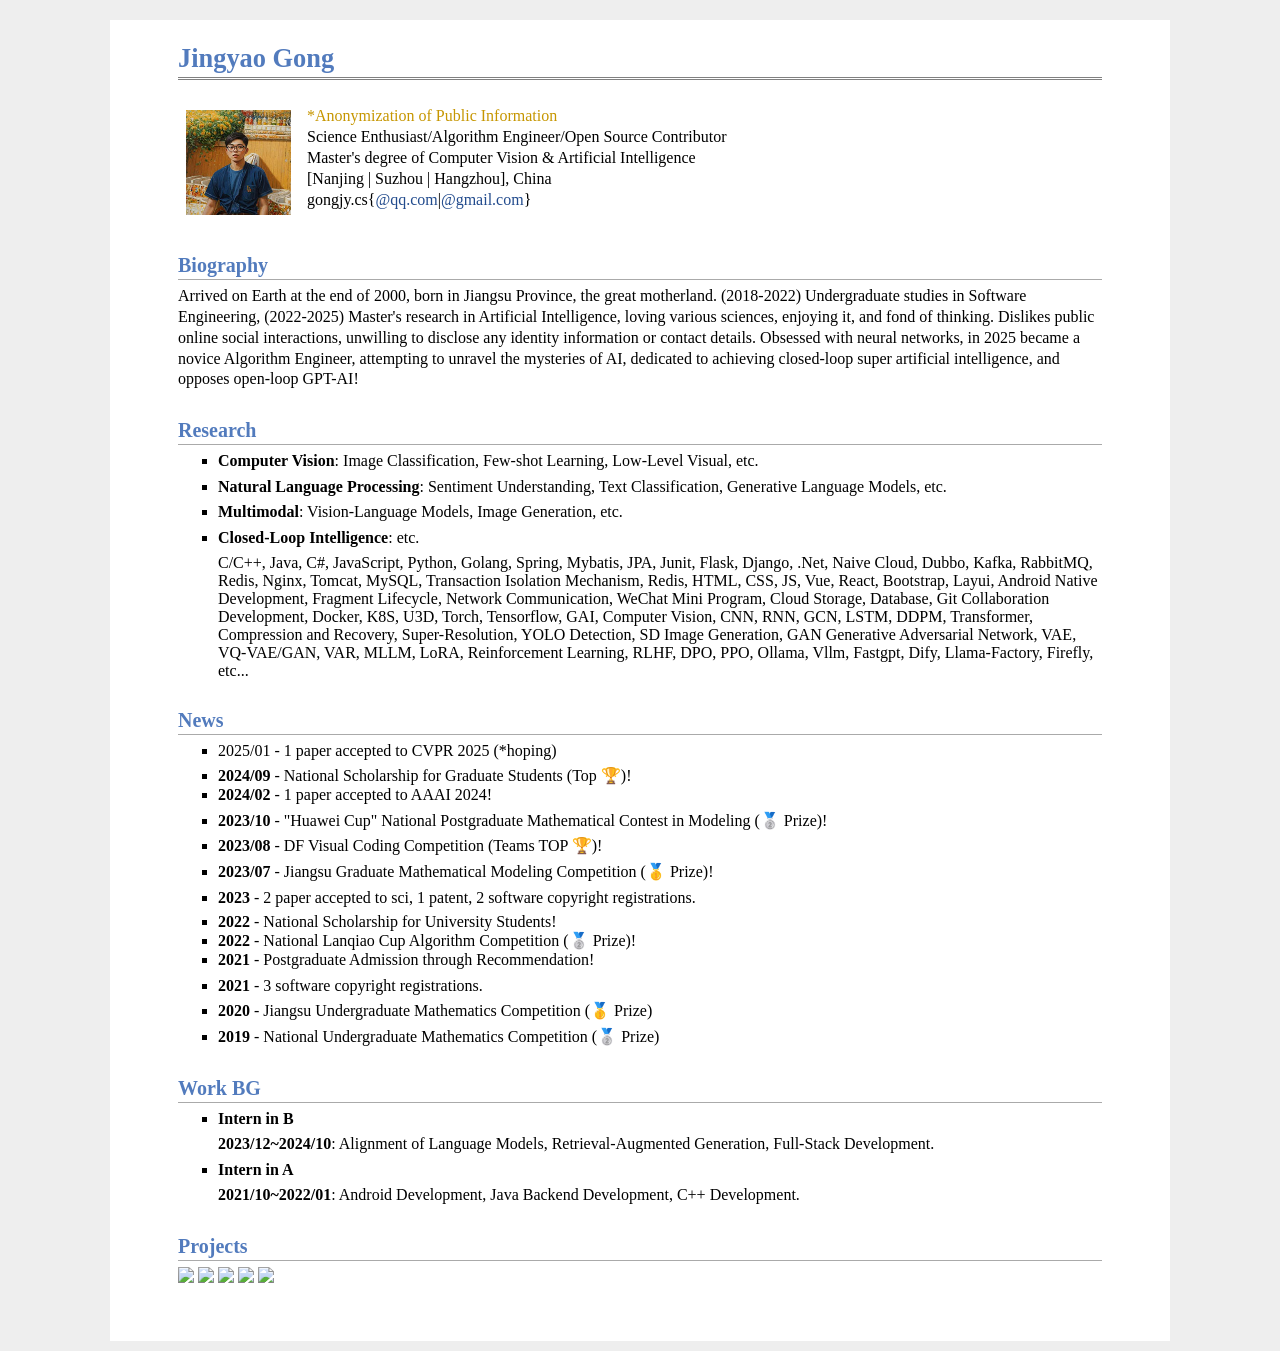
==== index.html @ 140ec174 "commit index" ====
<!DOCTYPE html>
<html lang="en">
<head>
    <meta http-equiv="Content-Type" content="text/html;charset=utf-8"/>
    <link rel="stylesheet" href="index.css" type="text/css"/>
    <link rel="shortcut icon" href="https://q1.qlogo.cn/g?b=qq&nk=2474590974&s=100"/>
    <title>jingyaogong</title>
</head>
<body>
<table id="tlayout">
    <tr>
        <!--<td id="layout-menu">-->
        <!--    <div class="menu-category">&nbsp;Menu&nbsp;&nbsp;</div>-->
        <!--    <div class="menu-item"><a href="index.html" class="current">&nbsp;Me</a></div>-->
        <!--    <div class="menu-item"><a href="https://github.com/jingyaogong">&nbsp;GitHub</a></div>-->
        <!--</td>-->
        <td id="layout-content">
            <div id="toptitle">
                <h1>Jingyao Gong</h1>
            </div>
            <table class="imgtable">
                <tr>
                    <td>
                        <img src="./photos/people.jpg" alt="alt text"
                             style="min-width: 105px;min-height: 105px;width: 9vh;height: 9vh;"/>
                    </td>
                    <td>
                        <p>
                            <span style="color: #c69600">*Anonymization of Public Information</span><br/>
                            Science Enthusiast/Algorithm Engineer/Open Source Contributor<br/>
                            Master's degree of Computer Vision & Artificial Intelligence<br/>
                            [Nanjing | Suzhou | Hangzhou], China <br/>
                            gongjy.cs{<a href="mailto:gongjy.cs@qq.com">@qq.com</a>|<a
                                href="mailto:gongjy.cs@gmail.com">@gmail.com</a>}
                        </p>
                    </td>
                </tr>
            </table>
            <h2>Biography</h2>
            <p>
                Arrived on Earth at the end of 2000, born in Jiangsu Province, the great motherland.
                (2018-2022) Undergraduate studies in Software Engineering, (2022-2025) Master's research in Artificial
                Intelligence, loving various sciences, enjoying it, and fond of thinking.
                Dislikes public online social interactions, unwilling to disclose any identity information or contact
                details.
                Obsessed with neural networks, in 2025 became a novice Algorithm Engineer, attempting to unravel the
                mysteries of AI, dedicated to achieving closed-loop super artificial intelligence, and opposes open-loop
                GPT-AI!
            </p>
            <h2>Research</h2>
            <ul>
                <li><p><b>Computer Vision</b>: Image Classification, Few-shot Learning, Low-Level Visual, etc.</p></li>
                <li><p><b>Natural Language Processing</b>: Sentiment Understanding, Text Classification, Generative
                    Language Models, etc.</p></li>
                <li><p><b>Multimodal</b>: Vision-Language Models, Image Generation, etc.</p></li>
                <li><p><b>Closed-Loop Intelligence</b>: etc.</p></li>
                C/C++, Java, C#, JavaScript, Python, Golang, Spring, Mybatis, JPA, Junit, Flask, Django, .Net, Naive Cloud, Dubbo, Kafka, RabbitMQ, Redis, Nginx, Tomcat, MySQL, Transaction Isolation Mechanism, Redis, HTML, CSS, JS, Vue, React, Bootstrap, Layui, Android Native Development, Fragment Lifecycle, Network Communication, WeChat Mini Program, Cloud Storage, Database, Git Collaboration Development, Docker, K8S, U3D, Torch, Tensorflow, GAI, Computer Vision, CNN, RNN, GCN, LSTM, DDPM, Transformer, Compression and Recovery, Super-Resolution, YOLO Detection, SD Image Generation, GAN Generative Adversarial Network, VAE, VQ-VAE/GAN, VAR, MLLM, LoRA, Reinforcement Learning, RLHF, DPO, PPO, Ollama, Vllm, Fastgpt, Dify, Llama-Factory, Firefly, etc...
            </ul>
            <h2>News</h2>
            <ul>
                <li><p>2025/01 - 1 paper accepted to CVPR 2025 (*hoping)</p></li>
                <li><b>2024/09</b> - National Scholarship for Graduate Students (Top 🏆)!</li>
                <li><p><b>2024/02</b> - 1 paper accepted to AAAI 2024!</p></li>
                <li><p><b>2023/10</b> - "Huawei Cup" National Postgraduate Mathematical Contest in Modeling (🥈 Prize)!
                </p></li>
                <li><p><b>2023/08</b> - DF Visual Coding Competition (Teams TOP 🏆)!</p></li>
                <li><p><b>2023/07</b> - Jiangsu Graduate Mathematical Modeling Competition (🥇 Prize)!</p></li>
                <li><p><b>2023</b> - 2 paper accepted to sci, 1 patent, 2 software copyright registrations.</p></li>
                <li><b>2022</b> - National Scholarship for University Students!</li>
                <li><b>2022</b> - National Lanqiao Cup Algorithm Competition (🥈 Prize)!</li>
                <li><p><b>2021</b> - Postgraduate Admission through Recommendation!</p></li>
                <li><p><b>2021</b> - 3 software copyright registrations.</p></li>
                <li><p><b>2020</b> - Jiangsu Undergraduate Mathematics Competition (🥇 Prize)</p></li>
                <li><p><b>2019</b> - National Undergraduate Mathematics Competition (🥈 Prize)</p></li>
            </ul>

            <h2>Work BG</h2>
            <ul>
                <li>
                    <p><b>Intern in B</b></p>
                    <p><b>2023/12~2024/10</b>: Alignment of Language Models, Retrieval-Augmented Generation, Full-Stack
                        Development.</p>
                </li>
                <li>
                    <p><b>Intern in A</b></p>
                    <p><b>2021/10~2022/01</b>: Android Development, Java Backend Development, C++ Development.</p>
                </li>
            </ul>
            <h2>Projects</h2>
            <div>
                <a href="https://github.com/jingyaogong">
                    <img src="https://github-profile-summary-cards.vercel.app/api/cards/stats?username=jingyaogong"
                         style="width: 49.45%;">
                </a>
                <a href="https://github.com/jingyaogong">
                    <img src="https://github-profile-summary-cards.vercel.app/api/cards/repos-per-language?username=jingyaogong"
                         style="width: 49.45%;">
                </a>
                <a href="https://github.com/jingyaogong/minimind">
                    <img src="https://github-readme-stats.vercel.app/api/pin/?username=jingyaogong&repo=minimind"
                         style="width: 49.45%;"/>
                </a>
                <a href="https://github.com/jingyaogong/minimind-v">
                    <img src="https://github-readme-stats.vercel.app/api/pin/?username=jingyaogong&repo=minimind-v&v=2"
                         style="width: 49.45%;"/>
                </a>

                <a href="https://github.com/jingyaogong">
                    <img src="https://raw.githubusercontent.com/jingyaogong/jingyaogong/output/github-contribution-grid-snake.svg"
                         style="width: 100%;">
                </a>
            </div>
        </td>
    </tr>
</table>
</body>
</html>
---- index.css ----
table#tlayout {
    border: none;
    border-collapse: separate;
    background: white;
}
html {
  background-color: #eeeeee;
}

body {
  font-family: Georgia, serif;
  color: #000;
  background-color: #ffffff;
  text-align:left; /* for IE */
  margin-top: 20px;
  margin-bottom: 10px;
  margin-left: auto;
  margin-right: auto;
  padding-left:  50px;
  padding-right: 50px;
  padding-top: 10px;
  padding-bottom: 50px;
  max-width: 960px;
  min-width: 600px;
}

#layout-menu {
	background: #f6f6f6;
	border: 1px solid #dddddd;
	padding-top: 0.5em;
	padding-left: 8px;
	padding-right: 8px;
	font-size: 1.0em;
	width: auto;
	white-space: nowrap;
    text-align: left;
    vertical-align: top;
}

#layout-menu td {
	background: #f4f4f4;
    vertical-align: top;
}

#layout-content {
	padding-top: 0.0em;
	padding-left: 1.0em;
	padding-right: 1.0em;
    border: none;
    background: white;
    text-align: left;
    vertical-align: top;
}

#layout-menu a {
	line-height: 1.5em;
	margin-left: 0.5em;
}


tt {
    background: #ffffdd;
}

pre, tt {
	font-size: 90%;
	font-family: monaco, monospace;
}

a, a > tt {
	color: #224b8d;
	text-decoration: none;
}

a:hover {
	border-bottom: 1px gray dotted;
}

#layout-menu a.current:link, #layout-menu a.current:visited {
	color: #022b6d;
	border-bottom: 1px gray solid;
}
#layout-menu a:link, #layout-menu a:visited, #layout-menu a:hover {
	color: #527bbd;
	text-decoration: none;
}
#layout-menu a:hover {
	text-decoration: none;
}

div.menu-category {
	border-bottom: 1px solid gray;
	margin-top: 0.8em;
	padding-top: 0.2em;
	padding-bottom: 0.1em;
	font-weight: bold;
}

div.menu-item {
	padding-left: 16px;
	text-indent: -16px;
}

div#toptitle {
	padding-bottom: 0.2em;
	margin-bottom: 1.5em;
	border-bottom: 3px double gray;
}

/* Reduce space if we begin the page with a title. */
div#toptitle + h2, div#toptitle + h3 {
	margin-top: -0.7em;
}

div#subtitle {
	margin-top: 0.0em;
	margin-bottom: 0.0em;
	padding-top: 0em;
	padding-bottom: 0.1em;
}

em {
	font-style: italic;
}

strong {
	font-weight: bold;
}


h1, h2, h3 {
	color: #527bbd;
	margin-top: 0.7em;
	margin-bottom: 0.3em;
	padding-bottom: 0.2em;
	line-height: 1.0;
	padding-top: 0.5em;
	border-bottom: 1px solid #aaaaaa;
}

h1 {
	font-size: 165%;
}

h2 {
	padding-top: 0.8em;
	font-size: 125%;
}

h2 + h3 {
    padding-top: 0.2em;
}

h3 {
	font-size: 110%;
	border-bottom: none;
}

p {
	margin-top: 0.0em;
	margin-bottom: 0.8em;
	padding: 0;
	line-height: 1.3;
}

pre {
	padding: 0;
	margin: 0;
}

div#footer {
	font-size: small;
	border-top: 1px solid #c0c0c0;
	padding-top: 0.1em;
	margin-top: 2.0em;
	color: #CD4F39;
}

div#footer a {
	color: #80a0b0;
}

div#footer-text {
	float: right;
	padding-bottom: 8px;
}

ul, ol, dl {
	margin-top: 0.2em;
	padding-top: 0;
	margin-bottom: 0.8em;
}

dt {
	margin-top: 0.5em;
	margin-bottom: 0;
}

dl {
	margin-left: 20px;
}

dd {
	color: #222222;
}

dd > *:first-child {
	margin-top: 0;
}

ul {
	list-style-position: outside;
	list-style-type: square;
}

p + ul, p + ol {
	margin-top: -0.5em;
}

li ul, li ol {
	margin-top: -0.3em;
}

ol {
	list-style-position: outside;
	list-style-type: decimal;
}

li p, dd p {
	margin-bottom: 0.3em;
}


ol ol {
	list-style-type: lower-alpha;
}

ol ol ol {
	list-style-type: lower-roman;
}

p + div.codeblock {
	margin-top: -0.6em;
}

div.codeblock, div.infoblock {
	margin-right: 0%;
	margin-top: 1.2em;
	margin-bottom: 1.3em;
}

div.blocktitle {
	font-weight: bold;
	color: #cd7b62;
	margin-top: 1.2em;
	margin-bottom: 0.1em;
}

div.blockcontent {
	border: 1px solid silver;
	padding: 0.3em 0.5em;
}

div.infoblock > div.blockcontent {
	background: #ffffee;
}

div.blockcontent p + ul, div.blockcontent p + ol {
	margin-top: 0.4em;
}

div.infoblock p {
	margin-bottom: 0em;
}

div.infoblock li p, div.infoblock dd p {
	margin-bottom: 0.5em;
}

div.infoblock p + p {
	margin-top: 0.8em;
}

div.codeblock > div.blockcontent {
	background: #f6f6f6;
}

span.pycommand {
	color: #000070;
}

span.statement {
	color: #008800;
}
span.builtin {
	color: #000088;
}
span.special {
	color: #990000;
}
span.operator {
	color: #880000;
}
span.error {
	color: #aa0000;
}
span.comment, span.comment > *, span.string, span.string > * {
	color: #606060;
}

@media print {
	#layout-menu { display: none; }
}

#fwtitle {
	margin: 2px;
}

#fwtitle #toptitle {
	padding-left: 0.5em;
	margin-bottom: 0.5em;
}

#layout-content h1:first-child, #layout-content h2:first-child, #layout-content h3:first-child {
	margin-top: -0.7em;
}

div#toptitle h1, #layout-content div#toptitle h1 {
	margin-bottom: 0.0em;
	padding-bottom: 0.1em;
	padding-top: 0;
	margin-top: 0.5em;
	border-bottom: none;
}

img.eq {
	padding: 0;
	padding-left: 0.1em;
	padding-right: 0.1em;
	margin: 0;
}

img.eqwl {
	padding-left: 2em;
	padding-top: 0.6em;
	padding-bottom: 0.2em;
	margin: 0;
}

table {
    border: 2px solid black;
    border-collapse: collapse;
}

td {
    padding: 2px;
    padding-left: 0.5em;
    padding-right: 0.5em;
    text-align: center;
    border: 1px solid gray;
}

table + table {
    margin-top: 1em;
}

tr.heading {
    font-weight: bold;
    border-bottom: 2px solid black;
}

img {
    border: none;
}

table.imgtable, table.imgtable td {
    border: none;
    text-align: left;
}
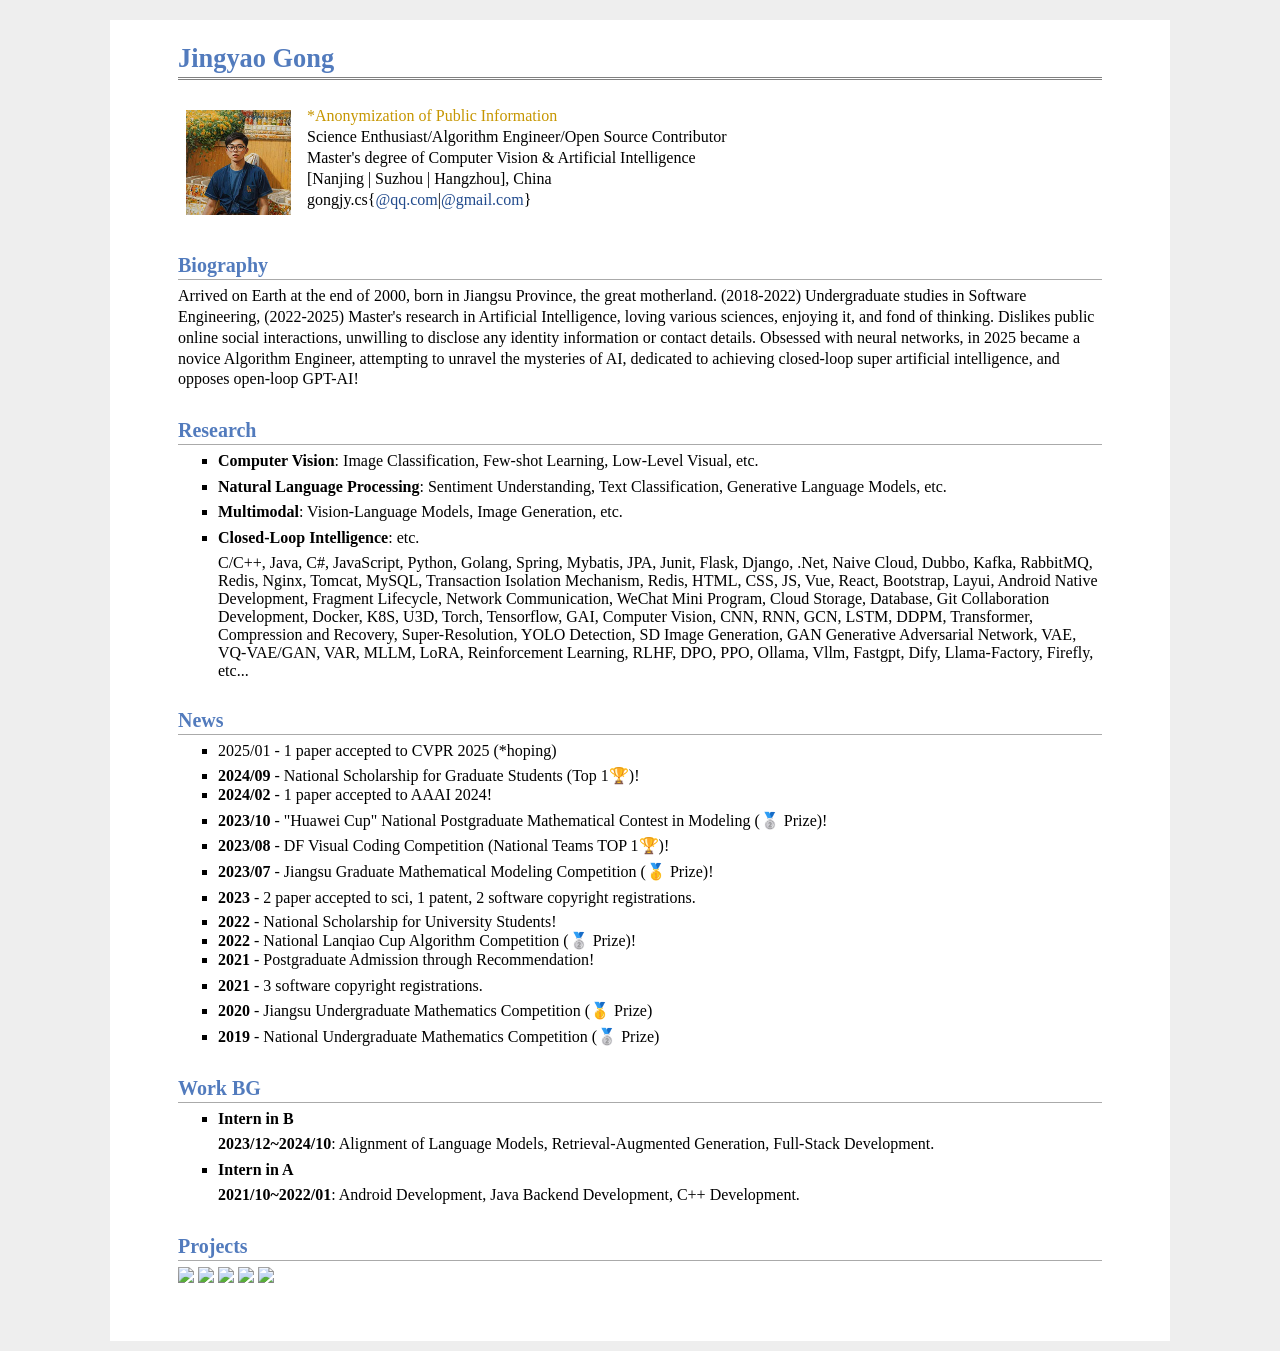
==== commit 5800c95f: "commit index" ====
--- a/index.html
+++ b/index.html
@@ -59,11 +59,11 @@
             <h2>News</h2>
             <ul>
                 <li><p>2025/01 - 1 paper accepted to CVPR 2025 (*hoping)</p></li>
-                <li><b>2024/09</b> - National Scholarship for Graduate Students (Top 🏆)!</li>
+                <li><b>2024/09</b> - National Scholarship for Graduate Students (Top 1🏆)!</li>
                 <li><p><b>2024/02</b> - 1 paper accepted to AAAI 2024!</p></li>
                 <li><p><b>2023/10</b> - "Huawei Cup" National Postgraduate Mathematical Contest in Modeling (🥈 Prize)!
                 </p></li>
-                <li><p><b>2023/08</b> - DF Visual Coding Competition (Teams TOP 🏆)!</p></li>
+                <li><p><b>2023/08</b> - DF Visual Coding Competition (National Teams TOP 1🏆)!</p></li>
                 <li><p><b>2023/07</b> - Jiangsu Graduate Mathematical Modeling Competition (🥇 Prize)!</p></li>
                 <li><p><b>2023</b> - 2 paper accepted to sci, 1 patent, 2 software copyright registrations.</p></li>
                 <li><b>2022</b> - National Scholarship for University Students!</li>
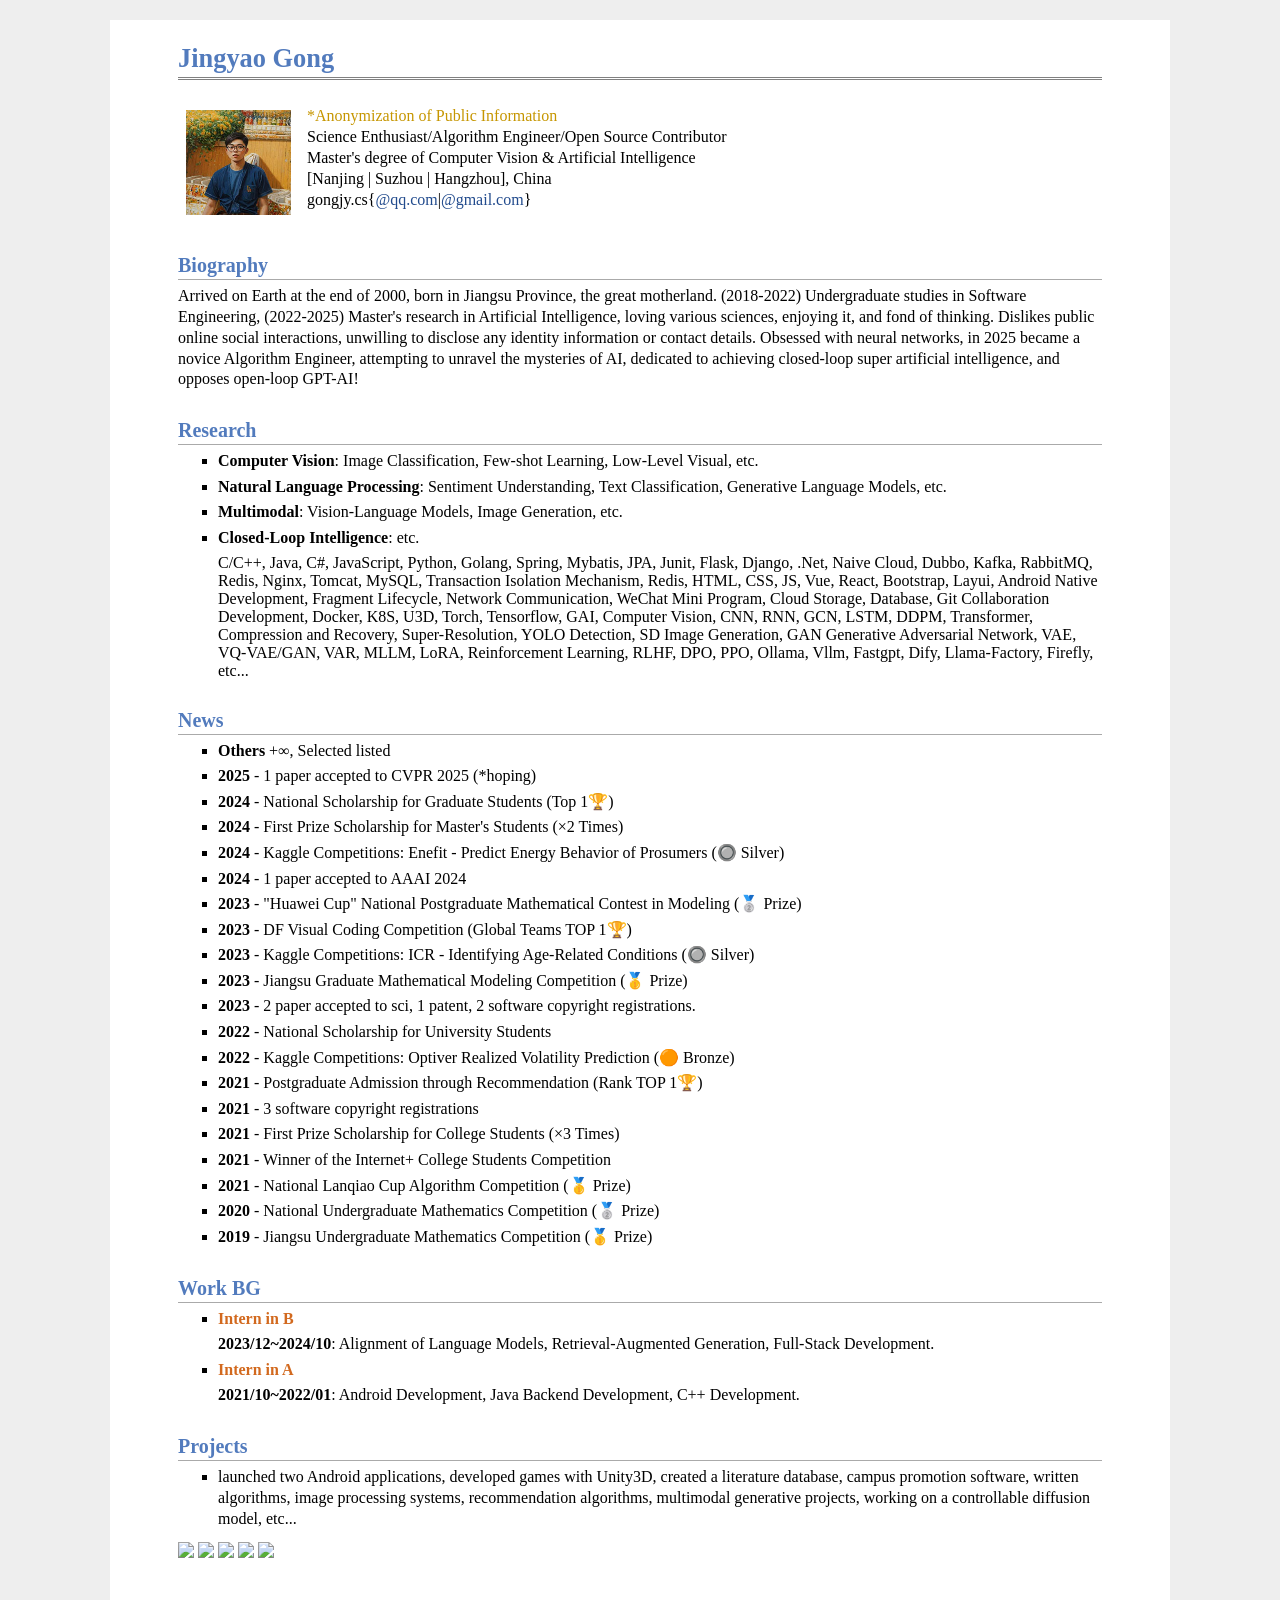
==== commit 45541ce6: "commit index" ====
--- a/index.html
+++ b/index.html
@@ -54,39 +54,64 @@
                     Language Models, etc.</p></li>
                 <li><p><b>Multimodal</b>: Vision-Language Models, Image Generation, etc.</p></li>
                 <li><p><b>Closed-Loop Intelligence</b>: etc.</p></li>
-                C/C++, Java, C#, JavaScript, Python, Golang, Spring, Mybatis, JPA, Junit, Flask, Django, .Net, Naive Cloud, Dubbo, Kafka, RabbitMQ, Redis, Nginx, Tomcat, MySQL, Transaction Isolation Mechanism, Redis, HTML, CSS, JS, Vue, React, Bootstrap, Layui, Android Native Development, Fragment Lifecycle, Network Communication, WeChat Mini Program, Cloud Storage, Database, Git Collaboration Development, Docker, K8S, U3D, Torch, Tensorflow, GAI, Computer Vision, CNN, RNN, GCN, LSTM, DDPM, Transformer, Compression and Recovery, Super-Resolution, YOLO Detection, SD Image Generation, GAN Generative Adversarial Network, VAE, VQ-VAE/GAN, VAR, MLLM, LoRA, Reinforcement Learning, RLHF, DPO, PPO, Ollama, Vllm, Fastgpt, Dify, Llama-Factory, Firefly, etc...
+                C/C++, Java, C#, JavaScript, Python, Golang, Spring, Mybatis, JPA, Junit, Flask, Django, .Net, Naive
+                Cloud, Dubbo, Kafka, RabbitMQ, Redis, Nginx, Tomcat, MySQL, Transaction Isolation Mechanism, Redis,
+                HTML, CSS, JS, Vue, React, Bootstrap, Layui, Android Native Development, Fragment Lifecycle, Network
+                Communication, WeChat Mini Program, Cloud Storage, Database, Git Collaboration Development, Docker, K8S,
+                U3D, Torch, Tensorflow, GAI, Computer Vision, CNN, RNN, GCN, LSTM, DDPM, Transformer, Compression and
+                Recovery, Super-Resolution, YOLO Detection, SD Image Generation, GAN Generative Adversarial Network,
+                VAE, VQ-VAE/GAN, VAR, MLLM, LoRA, Reinforcement Learning, RLHF, DPO, PPO, Ollama, Vllm, Fastgpt, Dify,
+                Llama-Factory, Firefly, etc...
             </ul>
             <h2>News</h2>
             <ul>
-                <li><p>2025/01 - 1 paper accepted to CVPR 2025 (*hoping)</p></li>
-                <li><b>2024/09</b> - National Scholarship for Graduate Students (Top 1🏆)!</li>
-                <li><p><b>2024/02</b> - 1 paper accepted to AAAI 2024!</p></li>
-                <li><p><b>2023/10</b> - "Huawei Cup" National Postgraduate Mathematical Contest in Modeling (🥈 Prize)!
+                <li><p><b>Others</b> +∞, Selected listed</p></li>
+                <li><p><b>2025</b> - 1 paper accepted to CVPR 2025 (*hoping)</p></li>
+                <li><p><b>2024</b> - National Scholarship for Graduate Students (Top 1🏆)</p></li>
+                <li><p><b>2024</b> - First Prize Scholarship for Master's Students (×2 Times)</p></li>
+                <li><p><b>2024</b> - Kaggle Competitions: Enefit - Predict Energy Behavior of Prosumers (🔘 Silver)
                 </p></li>
-                <li><p><b>2023/08</b> - DF Visual Coding Competition (National Teams TOP 1🏆)!</p></li>
-                <li><p><b>2023/07</b> - Jiangsu Graduate Mathematical Modeling Competition (🥇 Prize)!</p></li>
+                <li><p><b>2024</b> - 1 paper accepted to AAAI 2024</p></li>
+                <li><p><b>2023</b> - "Huawei Cup" National Postgraduate Mathematical Contest in Modeling (🥈 Prize)
+                </p></li>
+                <li><p><b>2023</b> - DF Visual Coding Competition (Global Teams TOP 1🏆)</p></li>
+                <li><p><b>2023</b> - Kaggle Competitions: ICR - Identifying Age-Related Conditions (🔘 Silver)</p>
+                </li>
+                <li><p><b>2023</b> - Jiangsu Graduate Mathematical Modeling Competition (🥇 Prize)</p></li>
                 <li><p><b>2023</b> - 2 paper accepted to sci, 1 patent, 2 software copyright registrations.</p></li>
-                <li><b>2022</b> - National Scholarship for University Students!</li>
-                <li><b>2022</b> - National Lanqiao Cup Algorithm Competition (🥈 Prize)!</li>
-                <li><p><b>2021</b> - Postgraduate Admission through Recommendation!</p></li>
-                <li><p><b>2021</b> - 3 software copyright registrations.</p></li>
-                <li><p><b>2020</b> - Jiangsu Undergraduate Mathematics Competition (🥇 Prize)</p></li>
-                <li><p><b>2019</b> - National Undergraduate Mathematics Competition (🥈 Prize)</p></li>
+                <li><p><b>2022</b> - National Scholarship for University Students</p></li>
+                <li><p><b>2022</b> - Kaggle Competitions: Optiver Realized Volatility Prediction (🟠 Bronze)</p></li>
+                <li><p><b>2021</b> - Postgraduate Admission through Recommendation (Rank TOP 1🏆)</p></li>
+                <li><p><b>2021</b> - 3 software copyright registrations</p></li>
+                <li><p><b>2021</b> - First Prize Scholarship for College Students (×3 Times)</p></li>
+                <li><p><b>2021</b> - Winner of the Internet+ College Students Competition</p></li>
+                <li><p><b>2021</b> - National Lanqiao Cup Algorithm Competition (🥇 Prize)</p></li>
+                <li><p><b>2020</b> - National Undergraduate Mathematics Competition (🥈 Prize)</p></li>
+                <li><p><b>2019</b> - Jiangsu Undergraduate Mathematics Competition (🥇 Prize)</p></li>
             </ul>
 
             <h2>Work BG</h2>
             <ul>
                 <li>
-                    <p><b>Intern in B</b></p>
+                    <p style="color: chocolate"><b>Intern in B</b></p>
                     <p><b>2023/12~2024/10</b>: Alignment of Language Models, Retrieval-Augmented Generation, Full-Stack
                         Development.</p>
                 </li>
                 <li>
-                    <p><b>Intern in A</b></p>
+                    <p style="color: chocolate"><b>Intern in A</b></p>
                     <p><b>2021/10~2022/01</b>: Android Development, Java Backend Development, C++ Development.</p>
                 </li>
             </ul>
             <h2>Projects</h2>
+
+            <ul>
+                <li>
+                    <p>launched two Android applications, developed games with
+                        Unity3D, created a literature database, campus promotion software, written algorithms, image
+                        processing systems, recommendation algorithms, multimodal generative projects,
+                        working on a controllable diffusion model, etc...</p>
+                </li>
+            </ul>
             <div>
                 <a href="https://github.com/jingyaogong">
                     <img src="https://github-profile-summary-cards.vercel.app/api/cards/stats?username=jingyaogong"
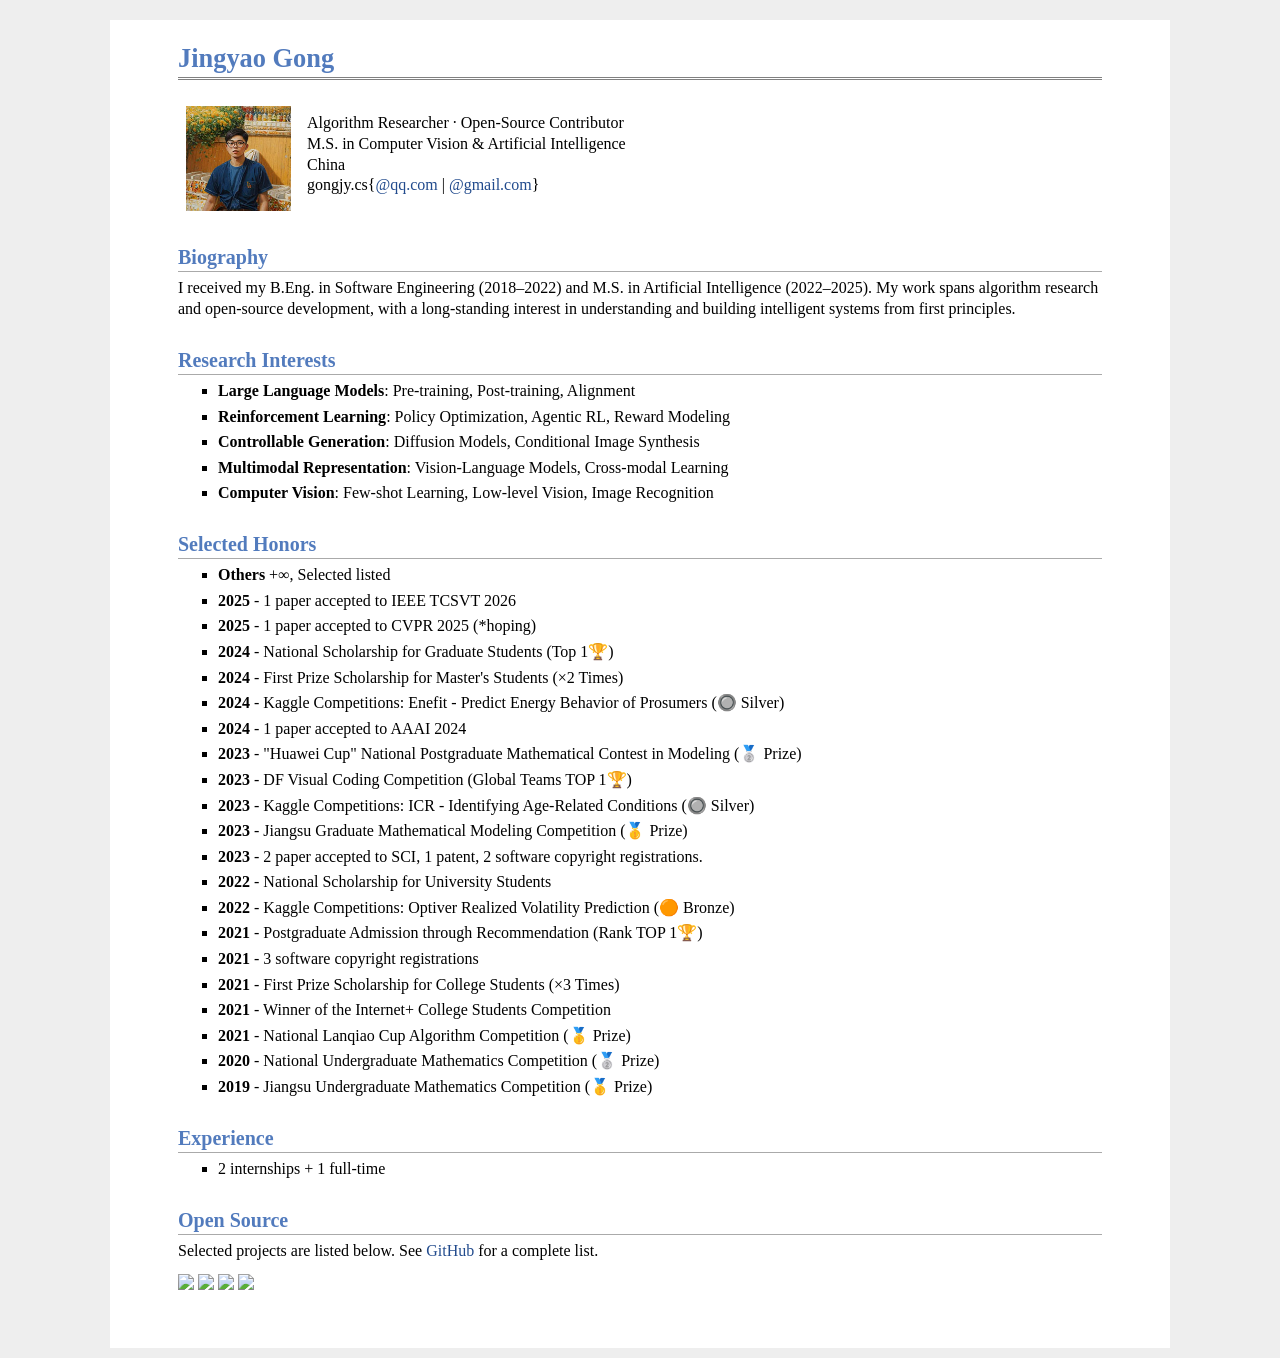
==== commit 3192a0f7: "[update] space" ====
--- a/index.html
+++ b/index.html
@@ -26,11 +26,10 @@
                     </td>
                     <td>
                         <p>
-                            <span style="color: #c69600">*Anonymization of Public Information</span><br/>
-                            Science Enthusiast/Algorithm Engineer/Open Source Contributor<br/>
-                            Master's degree of Computer Vision & Artificial Intelligence<br/>
-                            [Nanjing | Suzhou | Hangzhou], China <br/>
-                            gongjy.cs{<a href="mailto:gongjy.cs@qq.com">@qq.com</a>|<a
+                            Algorithm Researcher · Open-Source Contributor<br/>
+                            M.S. in Computer Vision &amp; Artificial Intelligence<br/>
+                            China<br/>
+                            gongjy.cs{<a href="mailto:gongjy.cs@qq.com">@qq.com</a> | <a
                                 href="mailto:gongjy.cs@gmail.com">@gmail.com</a>}
                         </p>
                     </td>
@@ -38,47 +37,32 @@
             </table>
             <h2>Biography</h2>
             <p>
-                Arrived on Earth at the end of 2000, born in Jiangsu Province, the great motherland.
-                (2018-2022) Undergraduate studies in Software Engineering, (2022-2025) Master's research in Artificial
-                Intelligence, loving various sciences, enjoying it, and fond of thinking.
-                Dislikes public online social interactions, unwilling to disclose any identity information or contact
-                details.
-                Obsessed with neural networks, in 2025 became a novice Algorithm Engineer, attempting to unravel the
-                mysteries of AI, dedicated to achieving closed-loop super artificial intelligence, and opposes open-loop
-                GPT-AI!
+                I received my B.Eng. in Software Engineering (2018–2022) and M.S. in Artificial Intelligence (2022–2025).
+                My work spans algorithm research and open-source development, with a long-standing interest in understanding
+                and building intelligent systems from first principles.
             </p>
-            <h2>Research</h2>
+            <h2>Research Interests</h2>
             <ul>
-                <li><p><b>Computer Vision</b>: Image Classification, Few-shot Learning, Low-Level Visual, etc.</p></li>
-                <li><p><b>Natural Language Processing</b>: Sentiment Understanding, Text Classification, Generative
-                    Language Models, etc.</p></li>
-                <li><p><b>Multimodal</b>: Vision-Language Models, Image Generation, etc.</p></li>
-                <li><p><b>Closed-Loop Intelligence</b>: etc.</p></li>
-                C/C++, Java, C#, JavaScript, Python, Golang, Spring, Mybatis, JPA, Junit, Flask, Django, .Net, Naive
-                Cloud, Dubbo, Kafka, RabbitMQ, Redis, Nginx, Tomcat, MySQL, Transaction Isolation Mechanism, Redis,
-                HTML, CSS, JS, Vue, React, Bootstrap, Layui, Android Native Development, Fragment Lifecycle, Network
-                Communication, WeChat Mini Program, Cloud Storage, Database, Git Collaboration Development, Docker, K8S,
-                U3D, Torch, Tensorflow, GAI, Computer Vision, CNN, RNN, GCN, LSTM, DDPM, Transformer, Compression and
-                Recovery, Super-Resolution, YOLO Detection, SD Image Generation, GAN Generative Adversarial Network,
-                VAE, VQ-VAE/GAN, VAR, MLLM, LoRA, Reinforcement Learning, RLHF, DPO, PPO, Ollama, Vllm, Fastgpt, Dify,
-                Llama-Factory, Firefly, etc...
+                <li><p><b>Large Language Models</b>: Pre-training, Post-training, Alignment</p></li>
+                <li><p><b>Reinforcement Learning</b>: Policy Optimization, Agentic RL, Reward Modeling</p></li>
+                <li><p><b>Controllable Generation</b>: Diffusion Models, Conditional Image Synthesis</p></li>
+                <li><p><b>Multimodal Representation</b>: Vision-Language Models, Cross-modal Learning</p></li>
+                <li><p><b>Computer Vision</b>: Few-shot Learning, Low-level Vision, Image Recognition</p></li>
             </ul>
-            <h2>News</h2>
+            <h2>Selected Honors</h2>
             <ul>
                 <li><p><b>Others</b> +∞, Selected listed</p></li>
+                <li><p><b>2025</b> - 1 paper accepted to IEEE TCSVT 2026</p></li>
                 <li><p><b>2025</b> - 1 paper accepted to CVPR 2025 (*hoping)</p></li>
                 <li><p><b>2024</b> - National Scholarship for Graduate Students (Top 1🏆)</p></li>
                 <li><p><b>2024</b> - First Prize Scholarship for Master's Students (×2 Times)</p></li>
-                <li><p><b>2024</b> - Kaggle Competitions: Enefit - Predict Energy Behavior of Prosumers (🔘 Silver)
-                </p></li>
+                <li><p><b>2024</b> - Kaggle Competitions: Enefit - Predict Energy Behavior of Prosumers (🔘 Silver)</p></li>
                 <li><p><b>2024</b> - 1 paper accepted to AAAI 2024</p></li>
-                <li><p><b>2023</b> - "Huawei Cup" National Postgraduate Mathematical Contest in Modeling (🥈 Prize)
-                </p></li>
+                <li><p><b>2023</b> - "Huawei Cup" National Postgraduate Mathematical Contest in Modeling (🥈 Prize)</p></li>
                 <li><p><b>2023</b> - DF Visual Coding Competition (Global Teams TOP 1🏆)</p></li>
-                <li><p><b>2023</b> - Kaggle Competitions: ICR - Identifying Age-Related Conditions (🔘 Silver)</p>
-                </li>
+                <li><p><b>2023</b> - Kaggle Competitions: ICR - Identifying Age-Related Conditions (🔘 Silver)</p></li>
                 <li><p><b>2023</b> - Jiangsu Graduate Mathematical Modeling Competition (🥇 Prize)</p></li>
-                <li><p><b>2023</b> - 2 paper accepted to sci, 1 patent, 2 software copyright registrations.</p></li>
+                <li><p><b>2023</b> - 2 paper accepted to SCI, 1 patent, 2 software copyright registrations.</p></li>
                 <li><p><b>2022</b> - National Scholarship for University Students</p></li>
                 <li><p><b>2022</b> - Kaggle Competitions: Optiver Realized Volatility Prediction (🟠 Bronze)</p></li>
                 <li><p><b>2021</b> - Postgraduate Admission through Recommendation (Rank TOP 1🏆)</p></li>
@@ -90,28 +74,14 @@
                 <li><p><b>2019</b> - Jiangsu Undergraduate Mathematics Competition (🥇 Prize)</p></li>
             </ul>
 
-            <h2>Work BG</h2>
+            <h2>Experience</h2>
             <ul>
-                <li>
-                    <p style="color: chocolate"><b>Intern in B</b></p>
-                    <p><b>2023/12~2024/10</b>: Alignment of Language Models, Retrieval-Augmented Generation, Full-Stack
-                        Development.</p>
-                </li>
-                <li>
-                    <p style="color: chocolate"><b>Intern in A</b></p>
-                    <p><b>2021/10~2022/01</b>: Android Development, Java Backend Development, C++ Development.</p>
-                </li>
+                <li><p>2 internships + 1 full-time</p></li>
             </ul>
-            <h2>Projects</h2>
-
-            <ul>
-                <li>
-                    <p>launched two Android applications, developed games with
-                        Unity3D, created a literature database, campus promotion software, written algorithms, image
-                        processing systems, recommendation algorithms, multimodal generative projects,
-                        working on a controllable diffusion model, etc...</p>
-                </li>
-            </ul>
+            <h2>Open Source</h2>
+            <p>
+                Selected projects are listed below. See <a href="https://github.com/jingyaogong">GitHub</a> for a complete list.
+            </p>
             <div>
                 <a href="https://github.com/jingyaogong">
                     <img src="https://github-profile-summary-cards.vercel.app/api/cards/stats?username=jingyaogong"
@@ -121,15 +91,10 @@
                     <img src="https://github-profile-summary-cards.vercel.app/api/cards/repos-per-language?username=jingyaogong"
                          style="width: 49.45%;">
                 </a>
-                <a href="https://github.com/jingyaogong/minimind">
-                    <img src="https://github-readme-stats.vercel.app/api/pin/?username=jingyaogong&repo=minimind"
-                         style="width: 49.45%;"/>
+                <a href="https://github.com/jingyaogong">
+                    <img src="https://github-profile-summary-cards.vercel.app/api/cards/profile-details?username=jingyaogong"
+                         style="width: 100%;">
                 </a>
-                <a href="https://github.com/jingyaogong/minimind-v">
-                    <img src="https://github-readme-stats.vercel.app/api/pin/?username=jingyaogong&repo=minimind-v&v=2"
-                         style="width: 49.45%;"/>
-                </a>
-
                 <a href="https://github.com/jingyaogong">
                     <img src="https://raw.githubusercontent.com/jingyaogong/jingyaogong/output/github-contribution-grid-snake.svg"
                          style="width: 100%;">
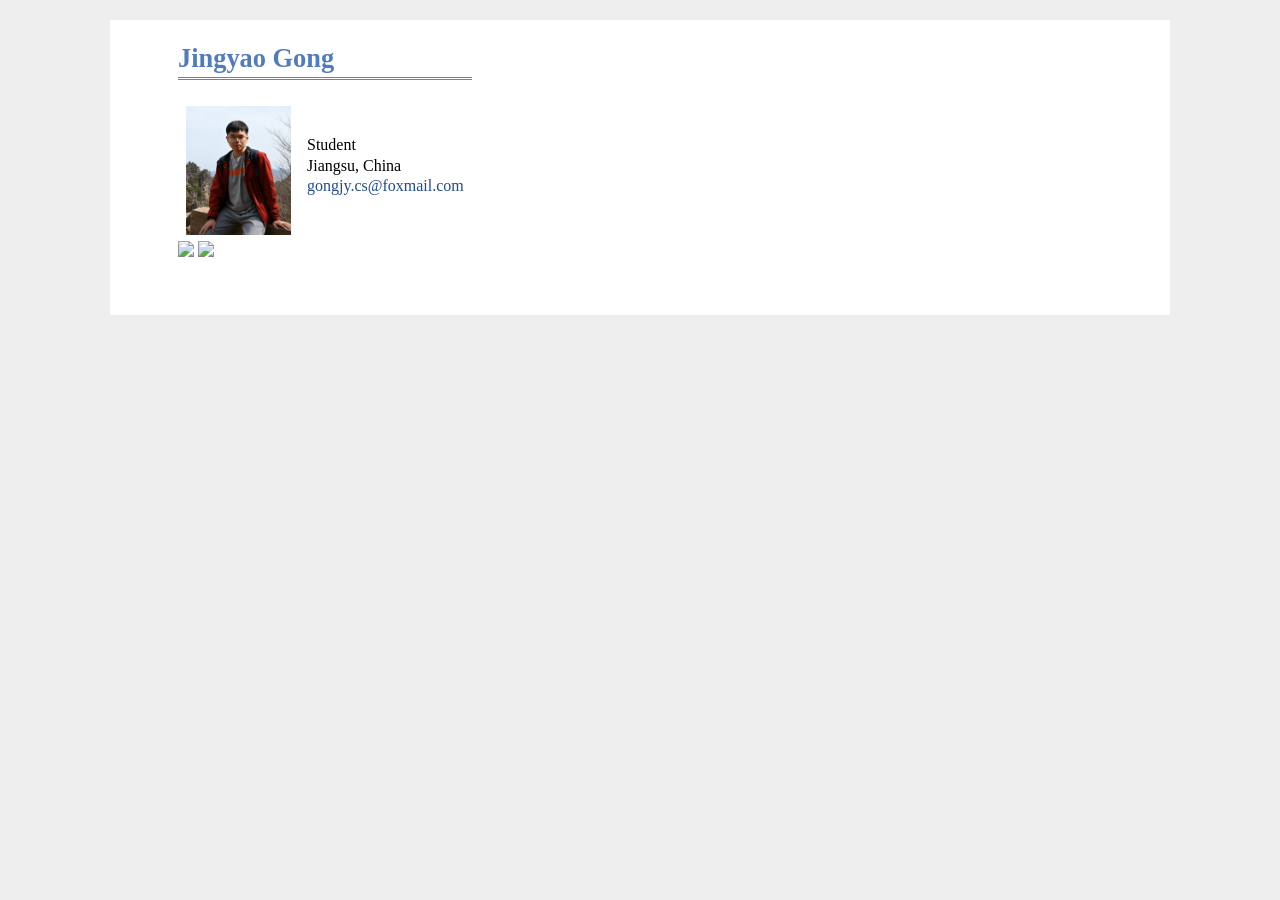
==== commit 74b30c08: "[update] page content" ====
--- a/index.html
+++ b/index.html
@@ -9,11 +9,6 @@
 <body>
 <table id="tlayout">
     <tr>
-        <!--<td id="layout-menu">-->
-        <!--    <div class="menu-category">&nbsp;Menu&nbsp;&nbsp;</div>-->
-        <!--    <div class="menu-item"><a href="index.html" class="current">&nbsp;Me</a></div>-->
-        <!--    <div class="menu-item"><a href="https://github.com/jingyaogong">&nbsp;GitHub</a></div>-->
-        <!--</td>-->
         <td id="layout-content">
             <div id="toptitle">
                 <h1>Jingyao Gong</h1>
@@ -21,87 +16,31 @@
             <table class="imgtable">
                 <tr>
                     <td>
-                        <img src="./photos/people.jpg" alt="alt text"
-                             style="min-width: 105px;min-height: 105px;width: 9vh;height: 9vh;"/>
+                        <img src="./photos/photo.jpg" alt="alt text"
+                             style="min-width: 105px;width: 9vh;height: auto;"/>
                     </td>
                     <td>
                         <p>
-                            Algorithm Researcher · Open-Source Contributor<br/>
-                            M.S. in Computer Vision &amp; Artificial Intelligence<br/>
-                            China<br/>
-                            gongjy.cs{<a href="mailto:gongjy.cs@qq.com">@qq.com</a> | <a
-                                href="mailto:gongjy.cs@gmail.com">@gmail.com</a>}
+                            Student<br/>
+                            Jiangsu, China<br/>
+                            <a href="mailto:gongjy.cs@foxmail.com">gongjy.cs@foxmail.com</a>
                         </p>
                     </td>
                 </tr>
             </table>
-            <h2>Biography</h2>
-            <p>
-                I received my B.Eng. in Software Engineering (2018–2022) and M.S. in Artificial Intelligence (2022–2025).
-                My work spans algorithm research and open-source development, with a long-standing interest in understanding
-                and building intelligent systems from first principles.
-            </p>
-            <h2>Research Interests</h2>
-            <ul>
-                <li><p><b>Large Language Models</b>: Pre-training, Post-training, Alignment</p></li>
-                <li><p><b>Reinforcement Learning</b>: Policy Optimization, Agentic RL, Reward Modeling</p></li>
-                <li><p><b>Controllable Generation</b>: Diffusion Models, Conditional Image Synthesis</p></li>
-                <li><p><b>Multimodal Representation</b>: Vision-Language Models, Cross-modal Learning</p></li>
-                <li><p><b>Computer Vision</b>: Few-shot Learning, Low-level Vision, Image Recognition</p></li>
-            </ul>
-            <h2>Selected Honors</h2>
-            <ul>
-                <li><p><b>Others</b> +∞, Selected listed</p></li>
-                <li><p><b>2025</b> - 1 paper accepted to IEEE TCSVT 2026</p></li>
-                <li><p><b>2025</b> - 1 paper accepted to CVPR 2025 (*hoping)</p></li>
-                <li><p><b>2024</b> - National Scholarship for Graduate Students (Top 1🏆)</p></li>
-                <li><p><b>2024</b> - First Prize Scholarship for Master's Students (×2 Times)</p></li>
-                <li><p><b>2024</b> - Kaggle Competitions: Enefit - Predict Energy Behavior of Prosumers (🔘 Silver)</p></li>
-                <li><p><b>2024</b> - 1 paper accepted to AAAI 2024</p></li>
-                <li><p><b>2023</b> - "Huawei Cup" National Postgraduate Mathematical Contest in Modeling (🥈 Prize)</p></li>
-                <li><p><b>2023</b> - DF Visual Coding Competition (Global Teams TOP 1🏆)</p></li>
-                <li><p><b>2023</b> - Kaggle Competitions: ICR - Identifying Age-Related Conditions (🔘 Silver)</p></li>
-                <li><p><b>2023</b> - Jiangsu Graduate Mathematical Modeling Competition (🥇 Prize)</p></li>
-                <li><p><b>2023</b> - 2 paper accepted to SCI, 1 patent, 2 software copyright registrations.</p></li>
-                <li><p><b>2022</b> - National Scholarship for University Students</p></li>
-                <li><p><b>2022</b> - Kaggle Competitions: Optiver Realized Volatility Prediction (🟠 Bronze)</p></li>
-                <li><p><b>2021</b> - Postgraduate Admission through Recommendation (Rank TOP 1🏆)</p></li>
-                <li><p><b>2021</b> - 3 software copyright registrations</p></li>
-                <li><p><b>2021</b> - First Prize Scholarship for College Students (×3 Times)</p></li>
-                <li><p><b>2021</b> - Winner of the Internet+ College Students Competition</p></li>
-                <li><p><b>2021</b> - National Lanqiao Cup Algorithm Competition (🥇 Prize)</p></li>
-                <li><p><b>2020</b> - National Undergraduate Mathematics Competition (🥈 Prize)</p></li>
-                <li><p><b>2019</b> - Jiangsu Undergraduate Mathematics Competition (🥇 Prize)</p></li>
-            </ul>
 
-            <h2>Experience</h2>
-            <ul>
-                <li><p>2 internships + 1 full-time</p></li>
-            </ul>
-            <h2>Open Source</h2>
-            <p>
-                Selected projects are listed below. See <a href="https://github.com/jingyaogong">GitHub</a> for a complete list.
-            </p>
             <div>
                 <a href="https://github.com/jingyaogong">
-                    <img src="https://github-profile-summary-cards.vercel.app/api/cards/stats?username=jingyaogong"
-                         style="width: 49.45%;">
-                </a>
-                <a href="https://github.com/jingyaogong">
-                    <img src="https://github-profile-summary-cards.vercel.app/api/cards/repos-per-language?username=jingyaogong"
-                         style="width: 49.45%;">
-                </a>
-                <a href="https://github.com/jingyaogong">
                     <img src="https://github-profile-summary-cards.vercel.app/api/cards/profile-details?username=jingyaogong"
-                         style="width: 100%;">
+                         style="width: 100%;"/>
                 </a>
                 <a href="https://github.com/jingyaogong">
                     <img src="https://raw.githubusercontent.com/jingyaogong/jingyaogong/output/github-contribution-grid-snake.svg"
-                         style="width: 100%;">
+                         style="width: 100%;"/>
                 </a>
             </div>
         </td>
     </tr>
 </table>
 </body>
-</html>+</html>
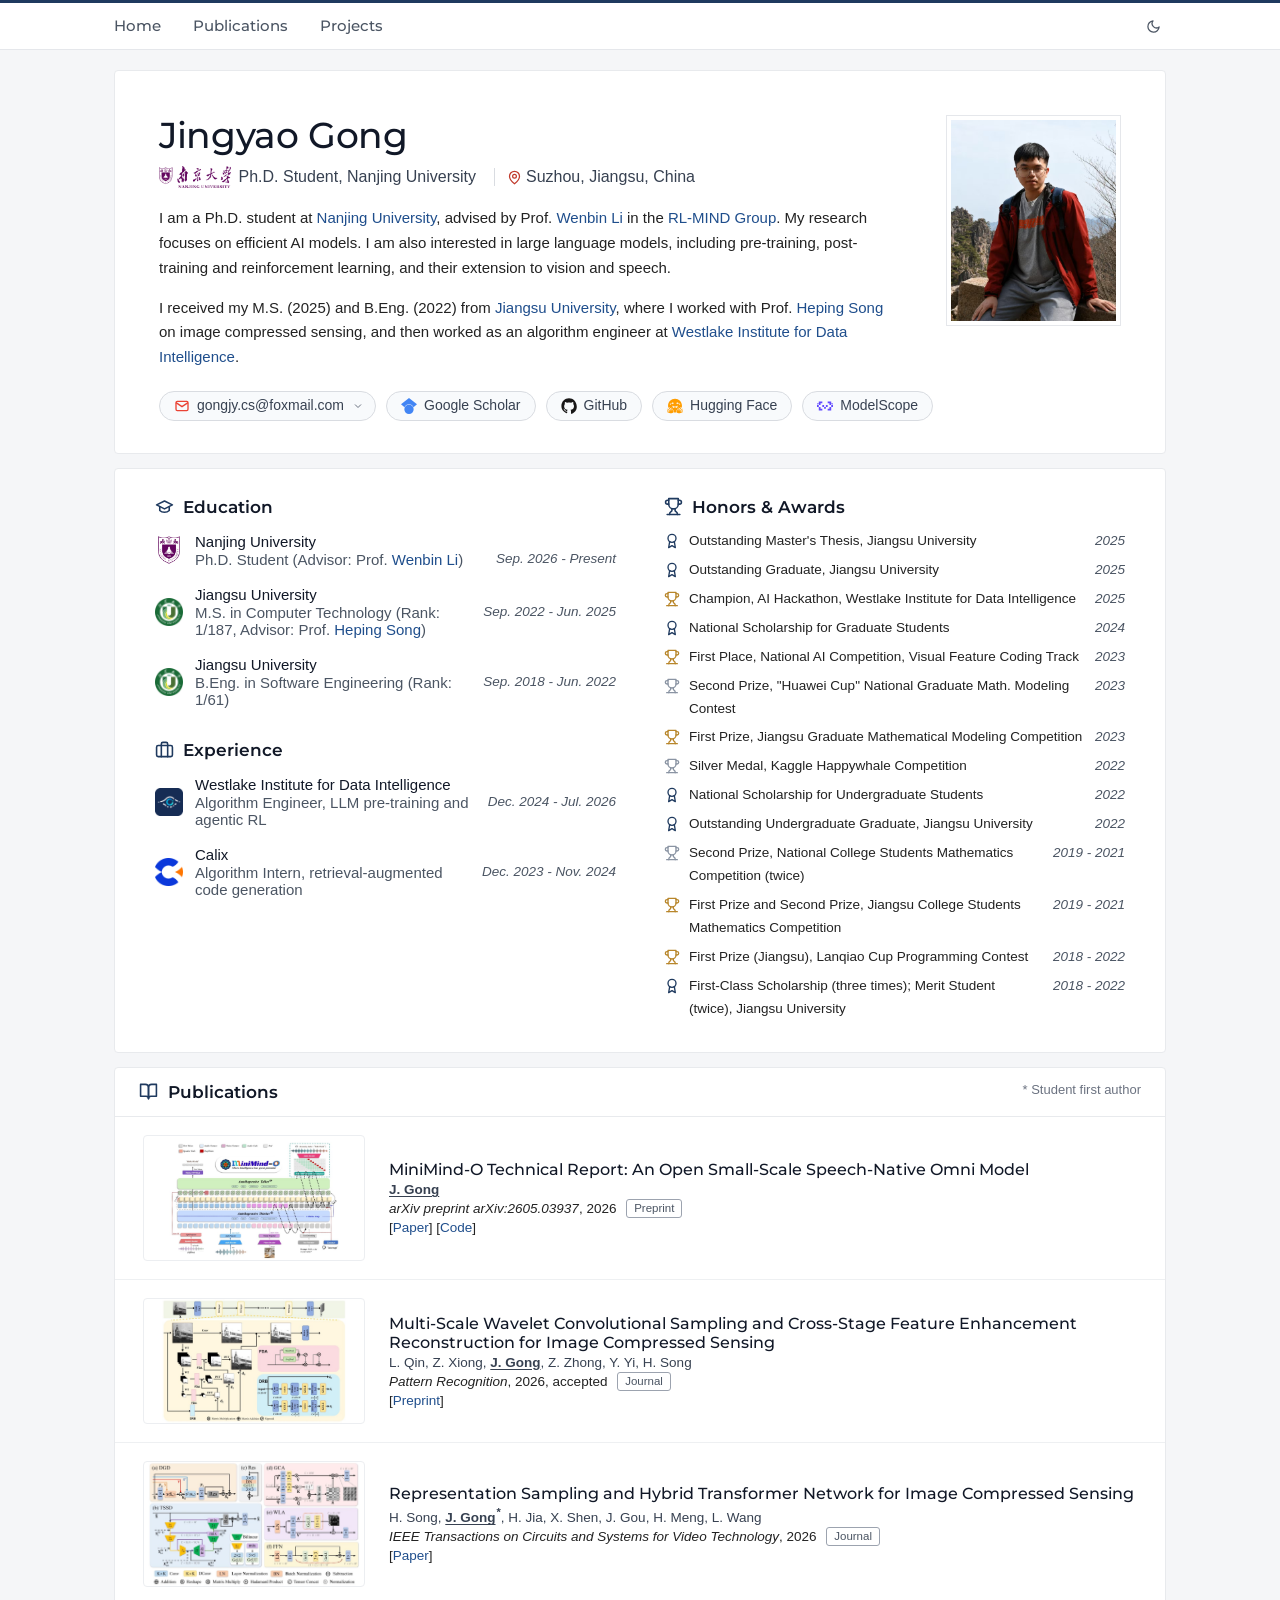
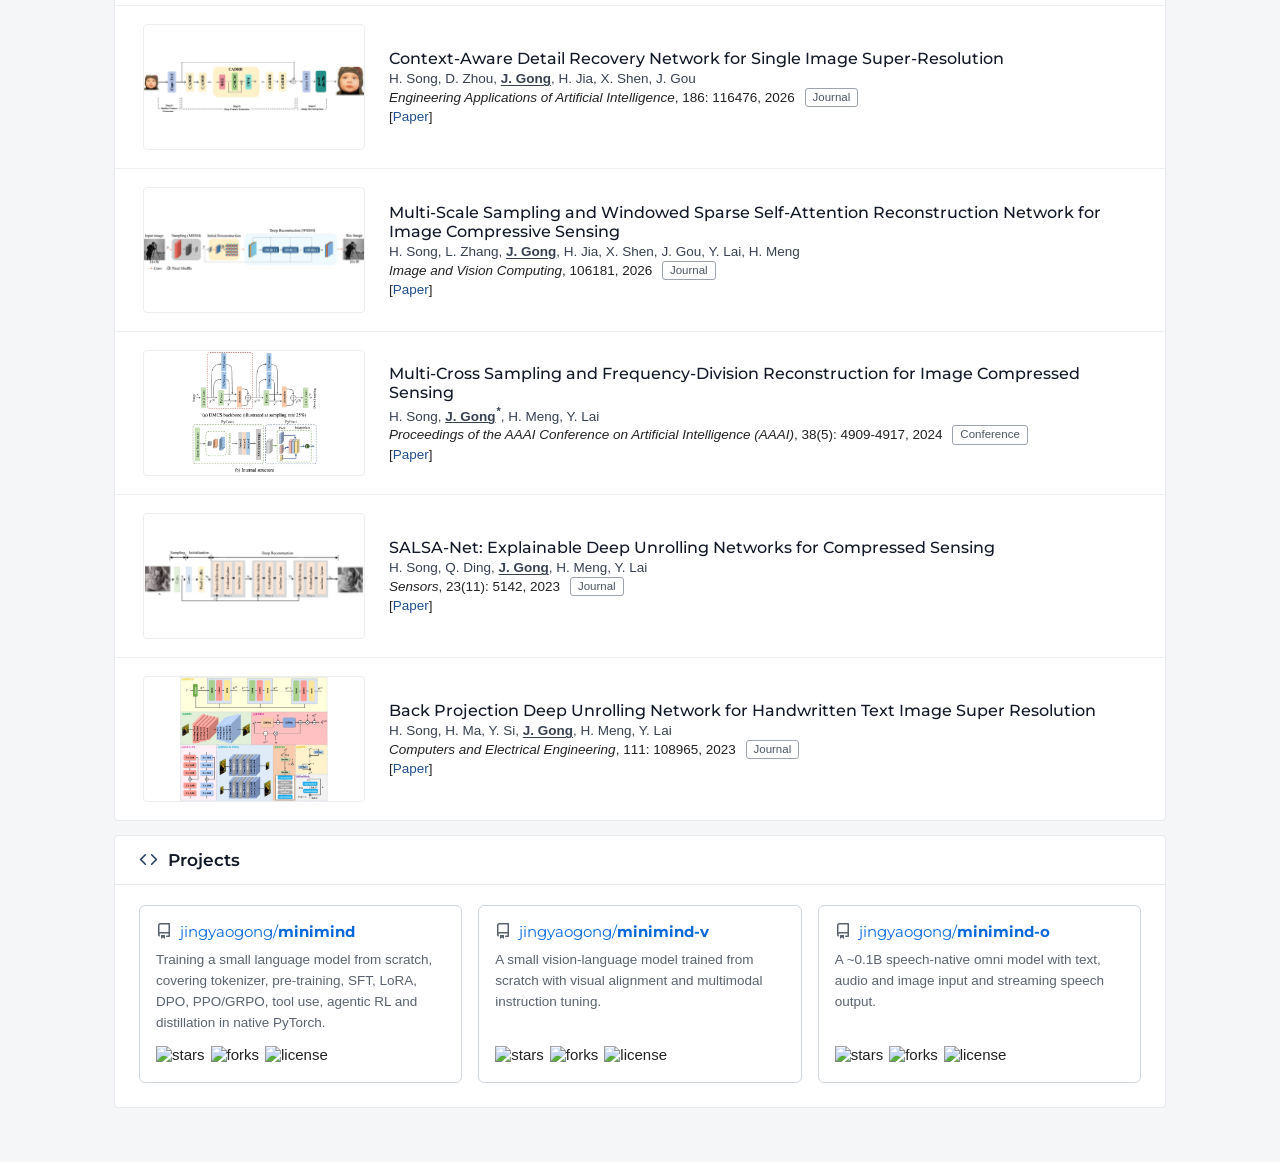
==== commit 1a5dcd64: "[update] redesign homepage: logos, paper figures, dark mode, mobile layout" ====
--- a/index.html
+++ b/index.html
@@ -1,46 +1,372 @@
-<!DOCTYPE html>
+<!DOCTYPE HTML>
 <html lang="en">
-<head>
-    <meta http-equiv="Content-Type" content="text/html;charset=utf-8"/>
-    <link rel="stylesheet" href="index.css" type="text/css"/>
-    <link rel="shortcut icon" href="https://q1.qlogo.cn/g?b=qq&nk=2474590974&s=100"/>
-    <title>jingyaogong</title>
+<head><meta http-equiv="Content-Type" content="text/html; charset=UTF-8">
+  <title>Jingyao Gong</title>
+  <meta name="author" content="Jingyao Gong">
+  <meta name="viewport" content="width=device-width, initial-scale=1">
+  <link rel="stylesheet" href="https://fonts.googleapis.com/css2?family=Montserrat:wght@400;500;600&display=swap">
+  <link rel="stylesheet" type="text/css" href="stylesheet.css">
+  <style>
+    body { margin: 0; color: #222; background: #f5f6f8; }
+    body, p, li, td, a, strong, span, div { font-family: 'Lato', Verdana, Helvetica, sans-serif; font-size: 15px; }
+    p, li { line-height: 1.65; }
+    .nav { position: sticky; top: 0; z-index: 10; background: #fff; border-top: 3px solid #1f3a5f; border-bottom: 1px solid #e5e7eb; }
+    .nav-inner { max-width: 1100px; margin: 0 auto; padding: 0 24px; height: 46px; display: flex; align-items: center; justify-content: space-between; box-sizing: border-box; }
+    .nav-links a { margin-right: 28px; font-size: 14.5px; font-weight: 500; color: #4b5563; }
+    .nav-links a:hover { color: #1f3a5f; text-decoration: none; }
+    .wrap { max-width: 1100px; margin: 0 auto; padding: 20px 24px 40px; box-sizing: border-box; }
+    .card { background: #fff; border: 1px solid #e8eaed; border-radius: 4px; margin-bottom: 14px; scroll-margin-top: 72px; }
+    .card-body { padding: 28px 40px; }
+    .card-head { padding: 14px 24px; border-bottom: 1px solid #e8eaed; font-size: 17px; font-weight: 700; color: #111827; }
+    .intro { display: flex; gap: 48px; align-items: flex-start; padding: 44px 44px 6px; }
+    .intro-text { flex: 1; }
+    .intro-text name { display: block; font-size: 36px; font-weight: 400; line-height: 1.15; color: #111827; }
+    .affil { display: flex; align-items: center; gap: 8px; margin: 10px 0 18px; font-size: 16px; color: #374151; }
+    .affil img { height: 22px; }
+    .loc { display: inline-flex; align-items: center; gap: 4px; margin-left: 10px; padding-left: 12px; border-left: 1px solid #d9dce1; font-size: inherit; color: inherit; }
+    .loc svg { width: 15px; height: 15px; color: #c0392b; }
+    .intro-photo { width: 165px; flex-shrink: 0; padding: 4px; border: 1px solid #e5e7eb; }
+    .intro-photo img { width: 100%; display: block; }
+    .contact { display: flex; flex-wrap: wrap; gap: 10px; margin: 0 44px; padding: 0 0 32px; }
+    .contact a { display: inline-flex; align-items: center; gap: 7px; color: #374151; font-size: 14px; padding: 6px 14px; border: 1px solid #d9dce1; border-radius: 999px; background: #f8fafc; line-height: 1.1; transition: all .15s; }
+    .contact a:hover { text-decoration: none; color: #1f3a5f; border-color: #1f3a5f; background: #fff; }
+    .mail { position: relative; }
+    .caret-btn { display: inline-flex; padding: 3px; margin: -3px -6px -3px -2px; border-radius: 50%; }
+    .caret-btn:hover { background: #e5e7eb; }
+    .contact svg.caret { width: 12px; height: 12px; color: #6b7280; transition: transform .15s; }
+    .mail.open svg.caret { transform: rotate(180deg); }
+    .mail-pop { display: none; position: absolute; top: 100%; left: 0; z-index: 10; padding-top: 6px; }
+    .mail.open .mail-pop { display: flex; flex-direction: column; gap: 6px; }
+    .contact .mail-pop a { background: #fff; box-shadow: 0 4px 12px rgba(0,0,0,.08); white-space: nowrap; }
+    .contact svg { width: 16px; height: 16px; color: #6b7280; }
+    .contact .mono { font-size: 14px; }
+    .cols { display: flex; gap: 48px; }
+    .cols > div { flex: 1; min-width: 0; }
+    .sec-title { font-size: 17px; font-weight: 700; color: #111827; margin: 0 0 10px; }
+    .sec-title.next { margin-top: 26px; }
+    .entry { margin-bottom: 12px; }
+    .entry-top { font-size: 16px; color: #111827; }
+    .entry-sub { display: flex; justify-content: space-between; gap: 12px; font-size: 13.5px; color: #4b5563; }
+    .entry-sub em, .date { font-style: italic; color: #4b5563; white-space: nowrap; font-size: 13.5px; }
+    ul.tight { margin: 0; padding-left: 18px; }
+    ul.tight li { font-size: 13.5px; line-height: 1.7; }
+    ul.tight li .row { display: flex; justify-content: space-between; gap: 12px; }
+    ul.tight li span, ul.tight li a { font-size: 13.5px; }
+    .pub { display: flex; gap: 24px; align-items: center; padding: 18px 28px; border-bottom: 1px solid #eef0f2; }
+    .pub-fig { width: 220px; height: 124px; flex-shrink: 0; display: flex; align-items: center; justify-content: center; border: 1px solid #eceef1; border-radius: 4px; background: #fff; overflow: hidden; }
+    .pub-fig:empty { border: 0; }
+    .pub-fig img { max-width: 100%; max-height: 100%; object-fit: contain; }
+    .pub-body { flex: 1; min-width: 0; }
+    .proj-grid { display: grid; grid-template-columns: repeat(3, 1fr); gap: 16px; padding: 20px 24px 24px; }
+    .proj { border: 1px solid #d0d7de; border-radius: 6px; padding: 16px; display: flex; flex-direction: column; }
+    .proj-head svg { margin-right: 8px; }
+    .proj-head a { display: inline-flex; align-items: center; color: #0969da; font-size: 15px; }
+    .proj-head strong { color: #0969da; font-size: 15px; }
+    .proj-head svg { width: 16px; height: 16px; color: #59636e; }
+    .proj-desc { flex: 1; margin: 8px 0 12px; font-size: 13.5px; color: #59636e; line-height: 1.55; }
+    .proj-badges { display: flex; flex-wrap: wrap; gap: 6px; }
+    .proj-badges img { height: 20px; }
+    .pub:last-child { border-bottom: 0; }
+    .pub-title { font-size: 17px; color: #111827; }
+    .pub-authors { font-size: 13.5px; color: #374151; margin-top: 3px; }
+    .pub-venue { font-size: 13.5px; margin-top: 2px; }
+    .pub-venue em { font-size: 13.5px; }
+    .pub-type { display: inline-block; margin-left: 6px; padding: 0 7px; border: 1px solid #9ca3af; border-radius: 3px; font-size: 11.5px; color: #4b5563; line-height: 1.5; vertical-align: 1px; }
+    .pub-links, .pub-links a { font-size: 13.5px; margin-top: 2px; }
+    .me { font-weight: 700; font-size: inherit; text-decoration: underline; text-underline-offset: 2px; }
+    .pub-authors sup { font-size: 11px; font-weight: 700; margin-left: 1px; }
+    .card-note { float: right; font-weight: 400; font-size: 13px; color: #6b7280; }
+    name, .card-head, .sec-title, .nav-links a, .pub-title, .proj-head a, .proj-head strong { font-family: 'Montserrat', 'Lato', sans-serif; }
+    .intro-text name { font-weight: 500; letter-spacing: -0.01em; }
+    .card-head, .sec-title { font-weight: 600; }
+    .pub-title { font-size: 16px; font-weight: 500; }
+    .ico { width: 19px; height: 19px; color: #1f3a5f; vertical-align: -3px; margin-right: 9px; }
+    .card-head .ico { margin-right: 10px; }
+    .entry { display: flex; gap: 12px; align-items: center; padding: 6px 8px; margin: 0 -8px 6px; border-radius: 6px; transition: background .15s; }
+    .entry:hover, .pub:hover { background: #f8fafc; }
+    .entry-logo { width: 28px; height: 28px; flex-shrink: 0; display: flex; align-items: center; justify-content: center; }
+    .entry-logo img { max-width: 100%; max-height: 100%; }
+    .entry-main { flex: 1; min-width: 0; }
+    ul.awards { list-style: none; padding-left: 0; }
+    ul.awards li { padding: 3px 0; }
+    ul.awards li .row > span:first-child { display: flex; gap: 9px; align-items: flex-start; }
+    .aw { width: 16px; height: 16px; flex-shrink: 0; margin-top: 3px; }
+    .aw.gold { color: #b8862b; }
+    .aw.silver { color: #8a94a3; }
+    .aw.navy { color: #1f3a5f; }
+    .pub { transition: background .15s; }
+    .theme-btn { width: 26px; height: 26px; padding: 0; display: inline-flex; align-items: center; justify-content: center; border: 0; border-radius: 50%; background: transparent; color: #4b5563; cursor: pointer; }
+    .theme-btn:hover { color: #1f3a5f; background: #eef0f3; }
+    .theme-btn svg { width: 15px; height: 15px; }
+    .theme-btn .sun, html[data-theme=dark] .theme-btn .moon { display: none; }
+    html[data-theme=dark] .theme-btn .sun { display: block; }
+    html[data-theme=dark] {
+      color-scheme: dark;
+      .theme-btn { color: #c4c9d2; }
+      .theme-btn:hover { color: #a8c7f0; background: #262a31; }
+      body { color: #d1d5db; background: #0f1115; }
+      a { color: #7aa7e6; }
+      a:hover, a:focus { color: #a8c7f0; }
+      .nav, .card { background: #181b21; border-color: #2a2e36; }
+      .nav { border-top-color: #4a7bc0; }
+      .card-head, .pub { border-bottom-color: #2a2e36; }
+      .nav-links a, .contact a, .affil, .pub-authors { color: #c4c9d2; }
+      .nav-links a:hover, .contact a:hover { color: #a8c7f0; }
+      .card-head, .sec-title, .entry-top, .pub-title, .intro-text name { color: #eef0f3; }
+      .entry-sub, .entry-sub em, .date, .card-note, .pub-type { color: #9aa1ad; }
+      .pub-type, .loc { border-color: #4b515c; }
+      .loc svg { color: #f87171; }
+      .intro-photo, .pub-fig { border-color: #2a2e36; }
+      .contact a { background: #20242b; border-color: #333944; }
+      .contact a:hover { background: #181b21; border-color: #a8c7f0; }
+      .contact .mail-pop a { background: #20242b; box-shadow: 0 4px 12px rgba(0,0,0,.4); }
+      .contact a[href*="github"] svg { color: #e6e6e6 !important; }
+      .caret-btn:hover { background: #333944; }
+      .ico, .aw.navy { color: #8fb3e6; }
+      .entry:hover, .pub:hover { background: #1f232a; }
+      .affil img, .entry-logo img { background: #fff; border-radius: 4px; padding: 2px; box-sizing: border-box; }
+      .pub-fig img { filter: brightness(.9); }
+      .proj { border-color: #30363d; }
+      .proj-head a, .proj-head strong { color: #4493f8; }
+      .proj-head svg, .proj-desc { color: #9198a1; }
+    }
+    @media (max-width: 760px) {
+      .nav-inner { padding: 0 16px; }
+      .nav-links a { margin-right: 20px; font-size: 14px; }
+      .wrap { padding: 14px 12px 28px; }
+      .intro { flex-direction: column-reverse; align-items: center; padding: 28px 22px 4px; gap: 16px; }
+      .intro-text name { font-size: 28px; text-align: center; }
+      .affil { flex-direction: column; gap: 6px; font-size: 14px; text-align: center; }
+      .loc { display: flex; justify-content: center; margin: 4px 0 0; padding: 0; border: 0; }
+      .intro-photo { width: 120px; }
+      .contact { margin: 0 22px; padding-bottom: 24px; gap: 8px; justify-content: center; }
+      .contact a { padding: 5px 12px; font-size: 13px; }
+      .entry { align-items: flex-start; }
+      .entry-logo { margin-top: 2px; }
+      .entry-sub { flex-direction: column; gap: 0; }
+      .card-body { padding: 22px; }
+      .cols { flex-direction: column; gap: 20px; }
+      .pub { flex-direction: column; align-items: flex-start; padding: 16px 20px; }
+      .pub-fig { width: 100%; }
+      .proj-grid { grid-template-columns: 1fr; }
+    }
+  </style>
+  <script>document.documentElement.dataset.theme = localStorage.getItem('theme') || (matchMedia('(prefers-color-scheme: dark)').matches ? 'dark' : 'light');
+    document.addEventListener('click', function (e) { document.querySelectorAll('.mail.open').forEach(function (m) { if (!m.contains(e.target)) m.classList.remove('open'); }); });</script>
 </head>
 <body>
-<table id="tlayout">
-    <tr>
-        <td id="layout-content">
-            <div id="toptitle">
-                <h1>Jingyao Gong</h1>
-            </div>
-            <table class="imgtable">
-                <tr>
-                    <td>
-                        <img src="./photos/photo.jpg" alt="alt text"
-                             style="min-width: 105px;width: 9vh;height: auto;"/>
-                    </td>
-                    <td>
-                        <p>
-                            Student<br/>
-                            Jiangsu, China<br/>
-                            <a href="mailto:gongjy.cs@foxmail.com">gongjy.cs@foxmail.com</a>
-                        </p>
-                    </td>
-                </tr>
-            </table>
-
-            <div>
-                <a href="https://github.com/jingyaogong">
-                    <img src="https://github-profile-summary-cards.vercel.app/api/cards/profile-details?username=jingyaogong"
-                         style="width: 100%;"/>
-                </a>
-                <a href="https://github.com/jingyaogong">
-                    <img src="https://raw.githubusercontent.com/jingyaogong/jingyaogong/output/github-contribution-grid-snake.svg"
-                         style="width: 100%;"/>
-                </a>
-            </div>
-        </td>
-    </tr>
-</table>
+<svg style="display:none" xmlns="http://www.w3.org/2000/svg">
+  <symbol id="i-cap" viewBox="0 0 24 24" fill="none" stroke="currentColor" stroke-width="2" stroke-linecap="round" stroke-linejoin="round"><path d="M22 10 12 5 2 10l10 5 10-5Z"/><path d="M6 12v5c3 3 9 3 12 0v-5"/></symbol>
+  <symbol id="i-case" viewBox="0 0 24 24" fill="none" stroke="currentColor" stroke-width="2" stroke-linecap="round" stroke-linejoin="round"><rect x="2" y="7" width="20" height="14" rx="2"/><path d="M16 21V5a2 2 0 0 0-2-2h-4a2 2 0 0 0-2 2v16"/></symbol>
+  <symbol id="i-trophy" viewBox="0 0 24 24" fill="none" stroke="currentColor" stroke-width="2" stroke-linecap="round" stroke-linejoin="round"><path d="M6 9H4.5a2.5 2.5 0 0 1 0-5H6"/><path d="M18 9h1.5a2.5 2.5 0 0 0 0-5H18"/><path d="M4 22h16"/><path d="M10 14.66V17c0 .55-.47.98-.97 1.21C7.85 18.75 7 20.24 7 22"/><path d="M14 14.66V17c0 .55.47.98.97 1.21C16.15 18.75 17 20.24 17 22"/><path d="M18 2H6v7a6 6 0 0 0 12 0V2Z"/></symbol>
+  <symbol id="i-medal" viewBox="0 0 24 24" fill="none" stroke="currentColor" stroke-width="2" stroke-linecap="round" stroke-linejoin="round"><circle cx="12" cy="8" r="6"/><path d="M15.48 12.89 17 22l-5-3-5 3 1.52-9.11"/></symbol>
+  <symbol id="i-book" viewBox="0 0 24 24" fill="none" stroke="currentColor" stroke-width="2" stroke-linecap="round" stroke-linejoin="round"><path d="M2 3h6a4 4 0 0 1 4 4v14a3 3 0 0 0-3-3H2z"/><path d="M22 3h-6a4 4 0 0 0-4 4v14a3 3 0 0 1 3-3h7z"/></symbol>
+  <symbol id="i-code" viewBox="0 0 24 24" fill="none" stroke="currentColor" stroke-width="2" stroke-linecap="round" stroke-linejoin="round"><path d="m16 18 6-6-6-6"/><path d="m8 6-6 6 6 6"/></symbol>
+</svg>
+<div class="nav">
+  <div class="nav-inner">
+    <span class="nav-links">
+      <a href="#about">Home</a>
+      <a href="#publications">Publications</a>
+      <a href="#projects">Projects</a>
+    </span>
+    <button class="theme-btn" title="Toggle theme" onclick="var t=document.documentElement.dataset.theme==='dark'?'light':'dark';document.documentElement.dataset.theme=t;localStorage.setItem('theme',t)"><svg class="moon" viewBox="0 0 24 24" fill="none" stroke="currentColor" stroke-width="2" stroke-linecap="round" stroke-linejoin="round"><path d="M21 12.79A9 9 0 1 1 11.21 3 7 7 0 0 0 21 12.79z"/></svg><svg class="sun" viewBox="0 0 24 24" fill="none" stroke="currentColor" stroke-width="2" stroke-linecap="round" stroke-linejoin="round"><circle cx="12" cy="12" r="4"/><path d="M12 2v2M12 20v2M4.93 4.93l1.41 1.41M17.66 17.66l1.41 1.41M2 12h2M20 12h2M4.93 19.07l1.41-1.41M17.66 6.34l1.41-1.41"/></svg></button>
+  </div>
+</div>
+
+<div class="wrap">
+
+  <div id="about" class="card">
+    <div class="intro">
+      <div class="intro-text">
+        <name>Jingyao Gong</name>
+        <div class="affil"><img src="images/logo/nju.png" alt="Nanjing University">Ph.D. Student, Nanjing University<span class="loc"><svg viewBox="0 0 24 24" fill="none" stroke="currentColor" stroke-width="2" stroke-linecap="round" stroke-linejoin="round"><path d="M20 10c0 6-8 12-8 12s-8-6-8-12a8 8 0 0 1 16 0Z"/><circle cx="12" cy="10" r="3"/></svg>Suzhou, Jiangsu, China</span></div>
+        <p>
+          I am a Ph.D. student at <a href="https://www.nju.edu.cn/">Nanjing University</a>, advised by Prof. <a href="https://liwenbin.cn">Wenbin Li</a> in the <a href="https://github.com/RL-MIND">RL-MIND Group</a>.
+          My research focuses on efficient AI models.
+          I am also interested in large language models, including pre-training, post-training and reinforcement learning, and their extension to vision and speech.
+        </p>
+        <p>
+          I received my M.S. (2025) and B.Eng. (2022) from <a href="https://www.ujs.edu.cn/">Jiangsu University</a>, where I worked with Prof. <a href="https://cs.ujs.edu.cn/info/1518/30107.htm">Heping Song</a> on image compressed sensing,
+          and then worked as an algorithm engineer at <a href="https://www.widi.org.cn/">Westlake Institute for Data Intelligence</a>.
+        </p>
+      </div>
+      <div class="intro-photo">
+        <img alt="Jingyao Gong" src="photos/photo.jpg">
+      </div>
+    </div>
+    <div class="contact">
+        <div class="mail"><a href="mailto:gongjy.cs@foxmail.com"><svg style="color:#ea4335" viewBox="0 0 24 24" fill="none" stroke="currentColor" stroke-width="2"><rect x="3" y="5" width="18" height="14" rx="2"/><path d="m3 7 9 6 9-6"/></svg><span class="mono">gongjy.cs@foxmail.com</span><span class="caret-btn" title="More emails" onclick="event.preventDefault();event.stopPropagation();this.closest('.mail').classList.toggle('open')"><svg class="caret" viewBox="0 0 24 24" fill="none" stroke="currentColor" stroke-width="2"><path d="m6 9 6 6 6-6"/></svg></span></a>
+          <div class="mail-pop"><a href="mailto:jingyaogong@smail.nju.edu.cn">jingyaogong@smail.nju.edu.cn</a><a href="mailto:gongjy@stmail.ujs.edu.cn">gongjy@stmail.ujs.edu.cn</a></div>
+        </div>
+        <a href="https://scholar.google.com/citations?user=B8HNAFgAAAAJ"><svg style="color:#4285f4" viewBox="0 0 24 24" fill="currentColor"><path d="M5.242 13.769 0 9.5 12 0l12 9.5-5.242 4.269C17.548 11.249 14.978 9.5 12 9.5c-2.977 0-5.548 1.748-6.758 4.269zM12 10a7 7 0 1 0 0 14 7 7 0 0 0 0-14z"/></svg>Google Scholar</a>
+        <a href="https://github.com/jingyaogong"><svg style="color:#181717" viewBox="0 0 24 24" fill="currentColor"><path d="M12 .5C5.7.5.6 5.6.6 11.9c0 5 3.3 9.3 7.9 10.8.6.1.8-.3.8-.6v-2c-3.2.7-3.9-1.4-3.9-1.4-.5-1.3-1.3-1.7-1.3-1.7-1.1-.7.1-.7.1-.7 1.2.1 1.8 1.2 1.8 1.2 1 .1.5 2.7 3.2 1.9.1-.8.4-1.3.8-1.6-2.6-.3-5.3-1.3-5.3-5.7 0-1.3.5-2.3 1.2-3.1-.1-.3-.5-1.6.1-3.1 0 0 1-.3 3.2 1.2.9-.3 1.9-.4 2.9-.4s2 .1 2.9.4c2.2-1.5 3.2-1.2 3.2-1.2.6 1.5.2 2.8.1 3.1.8.9 1.2 1.8 1.2 3.1 0 4.4-2.7 5.4-5.3 5.7.4.4.8 1.1.8 2.2v3.2c0 .3.2.7.8.6 4.6-1.5 7.9-5.8 7.9-10.8C23.4 5.6 18.3.5 12 .5Z"/></svg>GitHub</a>
+        <a href="https://huggingface.co/jingyaogong"><svg style="color:#ff9d00" viewBox="0 0 24 24" fill="currentColor"><path d="M12.025 1.13c-5.77 0-10.449 4.647-10.449 10.378 0 1.112.178 2.181.503 3.185.064-.222.203-.444.416-.577a.96.96 0 0 1 .524-.15c.293 0 .584.124.84.284.278.173.48.408.71.694.226.282.458.611.684.951v-.014c.017-.324.106-.622.264-.874s.403-.487.762-.543c.3-.047.596.06.787.203s.31.313.4.467c.15.257.212.468.233.542.01.026.653 1.552 1.657 2.54.616.605 1.01 1.223 1.082 1.912.055.537-.096 1.059-.38 1.572.637.121 1.294.187 1.967.187.657 0 1.298-.063 1.921-.178-.287-.517-.44-1.041-.384-1.581.07-.69.465-1.307 1.081-1.913 1.004-.987 1.647-2.513 1.657-2.539.021-.074.083-.285.233-.542.09-.154.208-.323.4-.467a1.08 1.08 0 0 1 .787-.203c.359.056.604.29.762.543s.247.55.265.874v.015c.225-.34.457-.67.683-.952.23-.286.432-.52.71-.694.257-.16.547-.284.84-.285a.97.97 0 0 1 .524.151c.228.143.373.388.43.625l.006.04a10.3 10.3 0 0 0 .534-3.273c0-5.731-4.678-10.378-10.449-10.378M8.327 6.583a1.5 1.5 0 0 1 .713.174 1.487 1.487 0 0 1 .617 2.013c-.183.343-.762-.214-1.102-.094-.38.134-.532.914-.917.71a1.487 1.487 0 0 1 .69-2.803m7.486 0a1.487 1.487 0 0 1 .689 2.803c-.385.204-.536-.576-.916-.71-.34-.12-.92.437-1.103.094a1.487 1.487 0 0 1 .617-2.013 1.5 1.5 0 0 1 .713-.174m-10.68 1.55a.96.96 0 1 1 0 1.921.96.96 0 0 1 0-1.92m13.838 0a.96.96 0 1 1 0 1.92.96.96 0 0 1 0-1.92M8.489 11.458c.588.01 1.965 1.157 3.572 1.164 1.607-.007 2.984-1.155 3.572-1.164.196-.003.305.12.305.454 0 .886-.424 2.328-1.563 3.202-.22-.756-1.396-1.366-1.63-1.32q-.011.001-.02.006l-.044.026-.01.008-.03.024q-.018.017-.035.036l-.032.04a1 1 0 0 0-.058.09l-.014.025q-.049.088-.11.19a1 1 0 0 1-.083.116 1.2 1.2 0 0 1-.173.18q-.035.029-.075.058a1.3 1.3 0 0 1-.251-.243 1 1 0 0 1-.076-.107c-.124-.193-.177-.363-.337-.444-.034-.016-.104-.008-.2.022q-.094.03-.216.087-.06.028-.125.063l-.13.074q-.067.04-.136.086a3 3 0 0 0-.135.096 3 3 0 0 0-.26.219 2 2 0 0 0-.12.121 2 2 0 0 0-.106.128l-.002.002a2 2 0 0 0-.09.132l-.001.001a1.2 1.2 0 0 0-.105.212q-.013.036-.024.073c-1.139-.875-1.563-2.317-1.563-3.203 0-.334.109-.457.305-.454m.836 10.354c.824-1.19.766-2.082-.365-3.194-1.13-1.112-1.789-2.738-1.789-2.738s-.246-.945-.806-.858-.97 1.499.202 2.362c1.173.864-.233 1.45-.685.64-.45-.812-1.683-2.896-2.322-3.295s-1.089-.175-.938.647 2.822 2.813 2.562 3.244-1.176-.506-1.176-.506-2.866-2.567-3.49-1.898.473 1.23 2.037 2.16c1.564.932 1.686 1.178 1.464 1.53s-3.675-2.511-4-1.297c-.323 1.214 3.524 1.567 3.287 2.405-.238.839-2.71-1.587-3.216-.642-.506.946 3.490 2.056 3.522 2.064 1.29.33 4.568 1.028 5.713-.624m5.349 0c-.824-1.19-.766-2.082.365-3.194 1.13-1.112 1.789-2.738 1.789-2.738s.246-.945.806-.858.97 1.499-.202 2.362c-1.173.864.233 1.45.685.64.451-.812 1.683-2.896 2.322-3.295s1.089-.175.938.647-2.822 2.813-2.562 3.244 1.176-.506 1.176-.506 2.866-2.567 3.49-1.898-.473 1.23-2.037 2.16c-1.564.932-1.686 1.178-1.464 1.53s3.675-2.511 4-1.297c.323 1.214-3.524 1.567-3.287 2.405.238.839 2.71-1.587 3.216-.642.506.946-3.49 2.056-3.522 2.064-1.29.33-4.568 1.028-5.713-.624"/></svg>Hugging Face</a>
+        <a href="https://modelscope.cn/profile/gongjy"><svg style="color:#624aff" viewBox="0 0 24 24" fill="currentColor"><path d="M2.667 5.333V8H0v5.333h2.667v-2.666H.5V8.5h2.166v2.166h2.666V8H8V5.333Zm0 8v5.334H8V16H5.333v-2.667Zm13.333-8V8h2.667v2.667h2.666V8.5H23.5v2.166h-2.166v2.666H24V8h-2.667V5.333Zm5.333 8h-2.666V16H16v2.667h5.333zM8 10.667v2.666h2.667v-2.666zm2.667 2.666V16h2.666v-2.667zm2.666 0H16v-2.666h-2.667z"/></svg>ModelScope</a>
+    </div>
+  </div>
+
+  <div class="card">
+    <div class="card-body cols">
+      <div>
+        <div class="sec-title"><svg class="ico"><use href="#i-cap"/></svg>Education</div>
+        <div class="entry">
+          <div class="entry-logo"><img src="images/logo/nju_emblem.png" alt="Nanjing University"></div>
+          <div class="entry-main">
+            <div class="entry-top"><a href="https://www.nju.edu.cn/" style="color:inherit">Nanjing University</a></div>
+            <div class="entry-sub"><span>Ph.D. Student (Advisor: Prof. <a href="https://liwenbin.cn">Wenbin Li</a>)</span><em>Sep. 2026 - Present</em></div>
+          </div>
+        </div>
+        <div class="entry">
+          <div class="entry-logo"><img src="images/logo/ujs.png" alt="Jiangsu University"></div>
+          <div class="entry-main">
+            <div class="entry-top"><a href="https://www.ujs.edu.cn/" style="color:inherit">Jiangsu University</a></div>
+            <div class="entry-sub"><span>M.S. in Computer Technology (Rank: 1/187, Advisor: Prof. <a href="https://cs.ujs.edu.cn/info/1518/30107.htm">Heping Song</a>)</span><em>Sep. 2022 - Jun. 2025</em></div>
+          </div>
+        </div>
+        <div class="entry">
+          <div class="entry-logo"><img src="images/logo/ujs.png" alt="Jiangsu University"></div>
+          <div class="entry-main">
+            <div class="entry-top"><a href="https://www.ujs.edu.cn/" style="color:inherit">Jiangsu University</a></div>
+            <div class="entry-sub"><span>B.Eng. in Software Engineering (Rank: 1/61)</span><em>Sep. 2018 - Jun. 2022</em></div>
+          </div>
+        </div>
+
+        <div class="sec-title next"><svg class="ico"><use href="#i-case"/></svg>Experience</div>
+        <div class="entry">
+          <div class="entry-logo"><img src="images/logo/widi.png" alt="Westlake Institute for Data Intelligence"></div>
+          <div class="entry-main">
+            <div class="entry-top"><a href="https://www.widi.org.cn/" style="color:inherit">Westlake Institute for Data Intelligence</a></div>
+            <div class="entry-sub"><span>Algorithm Engineer, LLM pre-training and agentic RL</span><em>Dec. 2024 - Jul. 2026</em></div>
+          </div>
+        </div>
+        <div class="entry">
+          <div class="entry-logo"><img src="images/logo/calix.png" alt="Calix"></div>
+          <div class="entry-main">
+            <div class="entry-top"><a href="https://www.calix.com/" style="color:inherit">Calix</a></div>
+            <div class="entry-sub"><span>Algorithm Intern, retrieval-augmented code generation</span><em>Dec. 2023 - Nov. 2024</em></div>
+          </div>
+        </div>
+      </div>
+      <div>
+        <div class="sec-title"><svg class="ico"><use href="#i-trophy"/></svg>Honors &amp; Awards</div>
+        <ul class="tight awards">
+          <li><div class="row"><span><svg class="aw navy"><use href="#i-medal"/></svg>Outstanding Master's Thesis, Jiangsu University</span><span class="date">2025</span></div></li>
+          <li><div class="row"><span><svg class="aw navy"><use href="#i-medal"/></svg>Outstanding Graduate, Jiangsu University</span><span class="date">2025</span></div></li>
+          <li><div class="row"><span><svg class="aw gold"><use href="#i-trophy"/></svg>Champion, AI Hackathon, Westlake Institute for Data Intelligence</span><span class="date">2025</span></div></li>
+          <li><div class="row"><span><svg class="aw navy"><use href="#i-medal"/></svg>National Scholarship for Graduate Students</span><span class="date">2024</span></div></li>
+          <li><div class="row"><span><svg class="aw gold"><use href="#i-trophy"/></svg>First Place, National AI Competition, Visual Feature Coding Track</span><span class="date">2023</span></div></li>
+          <li><div class="row"><span><svg class="aw silver"><use href="#i-trophy"/></svg>Second Prize, "Huawei Cup" National Graduate Math. Modeling Contest</span><span class="date">2023</span></div></li>
+          <li><div class="row"><span><svg class="aw gold"><use href="#i-trophy"/></svg>First Prize, Jiangsu Graduate Mathematical Modeling Competition</span><span class="date">2023</span></div></li>
+          <li><div class="row"><span><svg class="aw silver"><use href="#i-trophy"/></svg>Silver Medal, Kaggle Happywhale Competition</span><span class="date">2022</span></div></li>
+          <li><div class="row"><span><svg class="aw navy"><use href="#i-medal"/></svg>National Scholarship for Undergraduate Students</span><span class="date">2022</span></div></li>
+          <li><div class="row"><span><svg class="aw navy"><use href="#i-medal"/></svg>Outstanding Undergraduate Graduate, Jiangsu University</span><span class="date">2022</span></div></li>
+          <li><div class="row"><span><svg class="aw silver"><use href="#i-trophy"/></svg>Second Prize, National College Students Mathematics Competition (twice)</span><span class="date">2019 - 2021</span></div></li>
+          <li><div class="row"><span><svg class="aw gold"><use href="#i-trophy"/></svg>First Prize and Second Prize, Jiangsu College Students Mathematics Competition</span><span class="date">2019 - 2021</span></div></li>
+          <li><div class="row"><span><svg class="aw gold"><use href="#i-trophy"/></svg>First Prize (Jiangsu), Lanqiao Cup Programming Contest</span><span class="date">2018 - 2022</span></div></li>
+          <li><div class="row"><span><svg class="aw navy"><use href="#i-medal"/></svg>First-Class Scholarship (three times); Merit Student (twice), Jiangsu University</span><span class="date">2018 - 2022</span></div></li>
+        </ul>
+      </div>
+    </div>
+  </div>
+
+  <div id="publications" class="card">
+    <div class="card-head"><svg class="ico"><use href="#i-book"/></svg>Publications<span class="card-note">* Student first author</span></div>
+    <div class="pub">
+      <div class="pub-fig"><img src="images/paper/minimind-o.jpg" alt=""></div>
+      <div class="pub-body">
+        <div class="pub-title">MiniMind-O Technical Report: An Open Small-Scale Speech-Native Omni Model</div>
+        <div class="pub-authors"><span class="me">J. Gong</span></div>
+        <div class="pub-venue"><em>arXiv preprint arXiv:2605.03937</em>, 2026 <span class="pub-type">Preprint</span></div>
+        <div class="pub-links">[<a href="https://arxiv.org/abs/2605.03937">Paper</a>] [<a href="https://github.com/jingyaogong/minimind-o">Code</a>]</div>
+      </div>
+    </div>
+    <div class="pub">
+      <div class="pub-fig"><img src="images/paper/mwcs.jpg" alt=""></div>
+      <div class="pub-body">
+        <div class="pub-title">Multi-Scale Wavelet Convolutional Sampling and Cross-Stage Feature Enhancement Reconstruction for Image Compressed Sensing</div>
+        <div class="pub-authors">L. Qin, Z. Xiong, <span class="me">J. Gong</span>, Z. Zhong, Y. Yi, H. Song</div>
+        <div class="pub-venue"><em>Pattern Recognition</em>, 2026, accepted <span class="pub-type">Journal</span></div>
+        <div class="pub-links">[<a href="https://doi.org/10.2139/ssrn.6734332">Preprint</a>]</div>
+      </div>
+    </div>
+    <div class="pub">
+      <div class="pub-fig"><img src="images/paper/rht.jpg" alt=""></div>
+      <div class="pub-body">
+        <div class="pub-title">Representation Sampling and Hybrid Transformer Network for Image Compressed Sensing</div>
+        <div class="pub-authors">H. Song, <span class="me">J. Gong</span><sup>*</sup>, H. Jia, X. Shen, J. Gou, H. Meng, L. Wang</div>
+        <div class="pub-venue"><em>IEEE Transactions on Circuits and Systems for Video Technology</em>, 2026 <span class="pub-type">Journal</span></div>
+        <div class="pub-links">[<a href="https://doi.org/10.1109/TCSVT.2025.3614371">Paper</a>]</div>
+      </div>
+    </div>
+    <div class="pub">
+      <div class="pub-fig"><img src="images/paper/cdrn.jpg" alt=""></div>
+      <div class="pub-body">
+        <div class="pub-title">Context-Aware Detail Recovery Network for Single Image Super-Resolution</div>
+        <div class="pub-authors">H. Song, D. Zhou, <span class="me">J. Gong</span>, H. Jia, X. Shen, J. Gou</div>
+        <div class="pub-venue"><em>Engineering Applications of Artificial Intelligence</em>, 186: 116476, 2026 <span class="pub-type">Journal</span></div>
+        <div class="pub-links">[<a href="https://doi.org/10.1016/j.engappai.2026.116476">Paper</a>]</div>
+      </div>
+    </div>
+    <div class="pub">
+      <div class="pub-fig"><img src="images/paper/msws.jpg" alt=""></div>
+      <div class="pub-body">
+        <div class="pub-title">Multi-Scale Sampling and Windowed Sparse Self-Attention Reconstruction Network for Image Compressive Sensing</div>
+        <div class="pub-authors">H. Song, L. Zhang, <span class="me">J. Gong</span>, H. Jia, X. Shen, J. Gou, Y. Lai, H. Meng</div>
+        <div class="pub-venue"><em>Image and Vision Computing</em>, 106181, 2026 <span class="pub-type">Journal</span></div>
+        <div class="pub-links">[<a href="https://doi.org/10.1016/j.imavis.2026.106181">Paper</a>]</div>
+      </div>
+    </div>
+    <div class="pub">
+      <div class="pub-fig"><img src="images/paper/mcfd.jpg" alt=""></div>
+      <div class="pub-body">
+        <div class="pub-title">Multi-Cross Sampling and Frequency-Division Reconstruction for Image Compressed Sensing</div>
+        <div class="pub-authors">H. Song, <span class="me">J. Gong</span><sup>*</sup>, H. Meng, Y. Lai</div>
+        <div class="pub-venue"><em>Proceedings of the AAAI Conference on Artificial Intelligence (AAAI)</em>, 38(5): 4909-4917, 2024 <span class="pub-type">Conference</span></div>
+        <div class="pub-links">[<a href="https://doi.org/10.1609/aaai.v38i5.28294">Paper</a>]</div>
+      </div>
+    </div>
+    <div class="pub">
+      <div class="pub-fig"><img src="images/paper/salsa.jpg" alt=""></div>
+      <div class="pub-body">
+        <div class="pub-title">SALSA-Net: Explainable Deep Unrolling Networks for Compressed Sensing</div>
+        <div class="pub-authors">H. Song, Q. Ding, <span class="me">J. Gong</span>, H. Meng, Y. Lai</div>
+        <div class="pub-venue"><em>Sensors</em>, 23(11): 5142, 2023 <span class="pub-type">Journal</span></div>
+        <div class="pub-links">[<a href="https://doi.org/10.3390/s23115142">Paper</a>]</div>
+      </div>
+    </div>
+    <div class="pub">
+      <div class="pub-fig"><img src="images/paper/bpdun.jpg" alt=""></div>
+      <div class="pub-body">
+        <div class="pub-title">Back Projection Deep Unrolling Network for Handwritten Text Image Super Resolution</div>
+        <div class="pub-authors">H. Song, H. Ma, Y. Si, <span class="me">J. Gong</span>, H. Meng, Y. Lai</div>
+        <div class="pub-venue"><em>Computers and Electrical Engineering</em>, 111: 108965, 2023 <span class="pub-type">Journal</span></div>
+        <div class="pub-links">[<a href="https://doi.org/10.1016/j.compeleceng.2023.108965">Paper</a>]</div>
+      </div>
+    </div>
+  </div>
+
+  <div id="projects" class="card">
+    <div class="card-head"><svg class="ico"><use href="#i-code"/></svg>Projects</div>
+    <div class="proj-grid">
+    <div class="proj">
+      <div class="proj-head"><a href="https://github.com/jingyaogong/minimind"><svg viewBox="0 0 16 16" fill="currentColor"><path d="M2 2.5A2.5 2.5 0 0 1 4.5 0h8.75a.75.75 0 0 1 .75.75v12.5a.75.75 0 0 1-.75.75h-2.5a.75.75 0 0 1 0-1.5h1.75v-2h-8a1 1 0 0 0-.714 1.7.75.75 0 1 1-1.072 1.05A2.495 2.495 0 0 1 2 11.5Zm10.5-1h-8a1 1 0 0 0-1 1v6.708A2.486 2.486 0 0 1 4.5 9h8ZM5 12.25a.25.25 0 0 1 .25-.25h3.5a.25.25 0 0 1 .25.25v3.25a.25.25 0 0 1-.4.2l-1.45-1.087a.249.249 0 0 0-.3 0L5.4 15.7a.25.25 0 0 1-.4-.2Z"/></svg>jingyaogong/<strong>minimind</strong></a></div>
+      <div class="proj-desc">Training a small language model from scratch, covering tokenizer, pre-training, SFT, LoRA, DPO, PPO/GRPO, tool use, agentic RL and distillation in native PyTorch.</div>
+      <div class="proj-badges"><img src="https://img.shields.io/github/stars/jingyaogong/minimind?style=social" alt="stars"> <img src="https://img.shields.io/github/forks/jingyaogong/minimind?style=social" alt="forks"> <img src="https://img.shields.io/github/license/jingyaogong/minimind?style=flat-square&color=555" alt="license"></div>
+    </div>
+    <div class="proj">
+      <div class="proj-head"><a href="https://github.com/jingyaogong/minimind-v"><svg viewBox="0 0 16 16" fill="currentColor"><path d="M2 2.5A2.5 2.5 0 0 1 4.5 0h8.75a.75.75 0 0 1 .75.75v12.5a.75.75 0 0 1-.75.75h-2.5a.75.75 0 0 1 0-1.5h1.75v-2h-8a1 1 0 0 0-.714 1.7.75.75 0 1 1-1.072 1.05A2.495 2.495 0 0 1 2 11.5Zm10.5-1h-8a1 1 0 0 0-1 1v6.708A2.486 2.486 0 0 1 4.5 9h8ZM5 12.25a.25.25 0 0 1 .25-.25h3.5a.25.25 0 0 1 .25.25v3.25a.25.25 0 0 1-.4.2l-1.45-1.087a.249.249 0 0 0-.3 0L5.4 15.7a.25.25 0 0 1-.4-.2Z"/></svg>jingyaogong/<strong>minimind-v</strong></a></div>
+      <div class="proj-desc">A small vision-language model trained from scratch with visual alignment and multimodal instruction tuning.</div>
+      <div class="proj-badges"><img src="https://img.shields.io/github/stars/jingyaogong/minimind-v?style=social" alt="stars"> <img src="https://img.shields.io/github/forks/jingyaogong/minimind-v?style=social" alt="forks"> <img src="https://img.shields.io/github/license/jingyaogong/minimind-v?style=flat-square&color=555" alt="license"></div>
+    </div>
+    <div class="proj">
+      <div class="proj-head"><a href="https://github.com/jingyaogong/minimind-o"><svg viewBox="0 0 16 16" fill="currentColor"><path d="M2 2.5A2.5 2.5 0 0 1 4.5 0h8.75a.75.75 0 0 1 .75.75v12.5a.75.75 0 0 1-.75.75h-2.5a.75.75 0 0 1 0-1.5h1.75v-2h-8a1 1 0 0 0-.714 1.7.75.75 0 1 1-1.072 1.05A2.495 2.495 0 0 1 2 11.5Zm10.5-1h-8a1 1 0 0 0-1 1v6.708A2.486 2.486 0 0 1 4.5 9h8ZM5 12.25a.25.25 0 0 1 .25-.25h3.5a.25.25 0 0 1 .25.25v3.25a.25.25 0 0 1-.4.2l-1.45-1.087a.249.249 0 0 0-.3 0L5.4 15.7a.25.25 0 0 1-.4-.2Z"/></svg>jingyaogong/<strong>minimind-o</strong></a></div>
+      <div class="proj-desc">A ~0.1B speech-native omni model with text, audio and image input and streaming speech output.</div>
+      <div class="proj-badges"><img src="https://img.shields.io/github/stars/jingyaogong/minimind-o?style=social" alt="stars"> <img src="https://img.shields.io/github/forks/jingyaogong/minimind-o?style=social" alt="forks"> <img src="https://img.shields.io/github/license/jingyaogong/minimind-o?style=flat-square&color=555" alt="license"></div>
+    </div>
+    </div>
+  </div>
+
+</div>
 </body>
 </html>
--- a/stylesheet.css
+++ b/stylesheet.css
@@ -0,0 +1,998 @@
+/* latin-ext */
+@font-face {
+  font-family: 'Lato';
+  font-style: italic;
+  font-weight: 400;
+  src: local('Lato Italic'), local('Lato-Italic'), url(https://fonts.gstatic.com/s/lato/v15/S6u8w4BMUTPHjxsAUi-qNiXg7eU0.woff2) format('woff2');
+  unicode-range: U+0100-024F, U+0259, U+1E00-1EFF, U+2020, U+20A0-20AB, U+20AD-20CF, U+2113, U+2C60-2C7F, U+A720-A7FF;
+}
+/* latin */
+@font-face {
+  font-family: 'Lato';
+  font-style: italic;
+  font-weight: 400;
+  src: local('Lato Italic'), local('Lato-Italic'), url(https://fonts.gstatic.com/s/lato/v15/S6u8w4BMUTPHjxsAXC-qNiXg7Q.woff2) format('woff2');
+  unicode-range: U+0000-00FF, U+0131, U+0152-0153, U+02BB-02BC, U+02C6, U+02DA, U+02DC, U+2000-206F, U+2074, U+20AC, U+2122, U+2191, U+2193, U+2212, U+2215, U+FEFF, U+FFFD;
+}
+/* latin-ext */
+@font-face {
+  font-family: 'Lato';
+  font-style: italic;
+  font-weight: 700;
+  src: local('Lato Bold Italic'), local('Lato-BoldItalic'), url(https://fonts.gstatic.com/s/lato/v15/S6u_w4BMUTPHjxsI5wq_FQftx9897sxZ.woff2) format('woff2');
+  unicode-range: U+0100-024F, U+0259, U+1E00-1EFF, U+2020, U+20A0-20AB, U+20AD-20CF, U+2113, U+2C60-2C7F, U+A720-A7FF;
+}
+/* latin */
+@font-face {
+  font-family: 'Lato';
+  font-style: italic;
+  font-weight: 700;
+  src: local('Lato Bold Italic'), local('Lato-BoldItalic'), url(https://fonts.gstatic.com/s/lato/v15/S6u_w4BMUTPHjxsI5wq_Gwftx9897g.woff2) format('woff2');
+  unicode-range: U+0000-00FF, U+0131, U+0152-0153, U+02BB-02BC, U+02C6, U+02DA, U+02DC, U+2000-206F, U+2074, U+20AC, U+2122, U+2191, U+2193, U+2212, U+2215, U+FEFF, U+FFFD;
+}
+/* latin-ext */
+@font-face {
+  font-family: 'Lato';
+  font-style: normal;
+  font-weight: 400;
+  src: local('Lato Regular'), local('Lato-Regular'), url(https://fonts.gstatic.com/s/lato/v15/S6uyw4BMUTPHjxAwXiWtFCfQ7A.woff2) format('woff2');
+  unicode-range: U+0100-024F, U+0259, U+1E00-1EFF, U+2020, U+20A0-20AB, U+20AD-20CF, U+2113, U+2C60-2C7F, U+A720-A7FF;
+}
+/* latin */
+@font-face {
+  font-family: 'Lato';
+  font-style: normal;
+  font-weight: 400;
+  src: local('Lato Regular'), local('Lato-Regular'), url(https://fonts.gstatic.com/s/lato/v15/S6uyw4BMUTPHjx4wXiWtFCc.woff2) format('woff2');
+  unicode-range: U+0000-00FF, U+0131, U+0152-0153, U+02BB-02BC, U+02C6, U+02DA, U+02DC, U+2000-206F, U+2074, U+20AC, U+2122, U+2191, U+2193, U+2212, U+2215, U+FEFF, U+FFFD;
+}
+/* latin-ext */
+@font-face {
+  font-family: 'Lato';
+  font-style: normal;
+  font-weight: 700;
+  src: local('Lato Bold'), local('Lato-Bold'), url(https://fonts.gstatic.com/s/lato/v15/S6u9w4BMUTPHh6UVSwaPGQ3q5d0N7w.woff2) format('woff2');
+  unicode-range: U+0100-024F, U+0259, U+1E00-1EFF, U+2020, U+20A0-20AB, U+20AD-20CF, U+2113, U+2C60-2C7F, U+A720-A7FF;
+}
+/* latin */
+@font-face {
+  font-family: 'Lato';
+  font-style: normal;
+  font-weight: 700;
+  src: local('Lato Bold'), local('Lato-Bold'), url(https://fonts.gstatic.com/s/lato/v15/S6u9w4BMUTPHh6UVSwiPGQ3q5d0.woff2) format('woff2');
+  unicode-range: U+0000-00FF, U+0131, U+0152-0153, U+02BB-02BC, U+02C6, U+02DA, U+02DC, U+2000-206F, U+2074, U+20AC, U+2122, U+2191, U+2193, U+2212, U+2215, U+FEFF, U+FFFD;
+}
+
+a {
+  color: #1f4e8c;
+  text-decoration: none;
+}
+b {
+  color: inherit;
+  text-decoration: none;
+}
+c {
+  color: #000000;
+  text-decoration: none;
+}
+
+a:focus,
+a:hover {
+  color: #0f2a4f;
+  text-decoration: underline;
+}
+
+a.a1 { color:rgb(222, 113, 255);}
+a.a1:focus,
+a.a1:hover { color:rgb(95, 23, 110);
+  text-decoration: none;}
+
+.contact-links {
+  text-align: left;
+}
+
+.contact-line {
+  display: flex;
+  align-items: center;
+  flex-wrap: wrap;
+  gap: 3px;
+  line-height: 1.8;
+}
+
+.contact-links a {
+  display: inline-flex;
+  align-items: center;
+  gap: 4px;
+}
+
+.contact-links .email-link {
+  gap: 6px;
+  max-width: 100%;
+}
+
+.contact-links .email-link .contact-sub {
+  display: inline-block;
+  max-width: 230px;
+  color: #9ca3af;
+  font-size: 12px;
+  font-weight: 400;
+  line-height: 1;
+  white-space: nowrap;
+  overflow: hidden;
+  text-overflow: ellipsis;
+  opacity: 0.82;
+  letter-spacing: 0;
+}
+
+.contact-links .email-link:hover .contact-sub,
+.contact-links .email-link:focus .contact-sub {
+  color: #6b7280;
+}
+
+.contact-links svg {
+  width: 14px;
+  height: 14px;
+  color: currentColor;
+  flex-shrink: 0;
+  vertical-align: -2px;
+}
+
+
+
+body,
+td,
+th,
+tr,
+p,
+a {
+  font-family: 'Lato', Verdana, Helvetica, sans-serif;
+  font-size: 14px;
+}
+
+html {
+  scroll-behavior: smooth;
+}
+
+.page-section {
+  scroll-margin-top: 24px;
+}
+
+.section-drip-nav {
+  position: fixed;
+  top: 50%;
+  right: 377px;
+  z-index: 50;
+  display: flex;
+  flex-direction: column;
+  gap: 18px;
+  transform: translateY(-50%);
+  transition: opacity 0.2s ease, visibility 0.2s ease;
+}
+
+.section-drip-nav.is-footer-visible {
+  opacity: 0;
+  visibility: hidden;
+  pointer-events: none;
+}
+
+.section-drip-nav::before {
+  content: '';
+  position: absolute;
+  top: 9px;
+  bottom: 9px;
+  left: 11px;
+  width: 1px;
+  background: linear-gradient(to bottom, rgba(229, 231, 235, 0), #d1d5db 12%, #d1d5db 88%, rgba(229, 231, 235, 0));
+}
+
+.section-drip-nav a {
+  position: relative;
+  display: inline-flex;
+  align-items: center;
+  min-height: 22px;
+  color: #555;
+  text-decoration: none;
+  outline: none;
+}
+
+.section-drip-nav a::before {
+  content: '';
+  width: 11px;
+  height: 15px;
+  margin: 0 12px 0 6px;
+  border: 1px solid #d1d5db;
+  border-radius: 999px 999px 999px 2px;
+  background: #fffdf7;
+  box-shadow: 0 1px 4px rgba(0, 0, 0, 0.06);
+  transform: rotate(-45deg);
+  transition: background 0.18s ease, border-color 0.18s ease, transform 0.18s ease;
+}
+
+.section-drip-nav span {
+  padding: 3px 8px;
+  border: 1px solid transparent;
+  border-radius: 4px;
+  background: rgba(255, 255, 255, 0.72);
+  color: #444;
+  font-size: 12px;
+  line-height: 1.2;
+  white-space: nowrap;
+  opacity: 0.72;
+  transition: opacity 0.18s ease, color 0.18s ease, background 0.18s ease, border-color 0.18s ease;
+}
+
+.section-drip-nav a:hover::before,
+.section-drip-nav a:focus::before {
+  border-color: #fba524;
+  background: #fff7df;
+  transform: rotate(-45deg) scale(1.12);
+}
+
+.section-drip-nav a:hover span,
+.section-drip-nav a:focus span {
+  opacity: 1;
+  color: #111;
+  border-color: #e5e7eb;
+  background: rgba(255, 255, 255, 0.95);
+}
+
+#awards {
+  scroll-margin-top: 96px;
+  scroll-margin-bottom: 220px;
+}
+
+
+strong {
+  font-family: 'Lato', Verdana, Helvetica, sans-serif;
+  font-size: 14px;
+}
+
+heading {
+  font-family: 'Lato', Verdana, Helvetica, sans-serif;
+  font-size: 24px;
+  color: #111827;
+  display: block;
+  margin-top: 28px;
+  padding-bottom: 6px;
+  margin-bottom: 12px;
+  border-bottom: 1px solid #d1d5db;
+}
+heading + br,
+heading + br + br {
+  display: none;
+}
+
+/* News Timeline */
+.news-list {
+  list-style: none;
+  padding: 0;
+  margin: 8px 0 0 0;
+  position: relative;
+}
+/* vertical connecting line */
+.news-list::before {
+  content: '';
+  position: absolute;
+  left: 3px;
+  top: 18px;
+  bottom: 18px;
+  width: 2px;
+  background: linear-gradient(to bottom, #f3d008, #fba524);
+  border-radius: 1px;
+  opacity: 0.35;
+}
+.news-item {
+  display: flex;
+  align-items: flex-start;
+  gap: 14px;
+  padding: 10px 12px 10px 0;
+  margin-bottom: 2px;
+  border-radius: 10px;
+  transition: background 0.2s ease, transform 0.2s ease;
+  line-height: 1.65;
+  position: relative;
+  animation: newsSlideIn 0.4s ease both;
+}
+.news-item:nth-child(1) { animation-delay: 0s; }
+.news-item:nth-child(2) { animation-delay: 0.08s; }
+.news-item:nth-child(3) { animation-delay: 0.08s; }
+.news-item:nth-child(4) { animation-delay: 0.16s; }
+.news-item:nth-child(5) { animation-delay: 0.24s; }
+@keyframes newsSlideIn {
+  from { opacity: 0; transform: translateX(-10px); }
+  to   { opacity: 1; transform: translateX(0); }
+}
+.news-item:hover {
+  background: rgba(251, 165, 36, 0.06);
+  transform: translateX(3px);
+}
+/* Collapse: hide items after 5th */
+.news-list:not(.expanded) .news-item:nth-child(n+6) {
+  display: none;
+}
+.news-dot {
+  flex-shrink: 0;
+  width: 9px;
+  height: 9px;
+  border-radius: 50%;
+  background: #f3d008;
+  margin-top: 7px;
+  box-shadow: 0 0 0 3px rgba(243, 208, 8, 0.18);
+  position: relative;
+  z-index: 1;
+  transition: transform 0.2s ease, box-shadow 0.2s ease;
+}
+.news-item:hover .news-dot {
+  transform: scale(1.35);
+  box-shadow: 0 0 0 5px rgba(243, 208, 8, 0.25);
+}
+.news-body {
+  display: flex;
+  flex-direction: column;
+  gap: 2px;
+}
+.news-date {
+  font-size: 12px;
+  font-weight: 700;
+  color: #b0a070;
+  letter-spacing: 0.03em;
+  font-variant-numeric: tabular-nums;
+}
+.news-date-badge {
+  display: inline-block;
+  margin-right: 5px;
+  padding: 0 5px 1px;
+  border: 1px solid #c7ced8;
+  border-radius: 2px;
+  background: #f4f6f9;
+  color: #374151;
+  font-size: 11px;
+  font-weight: 400;
+  line-height: 1.35;
+  letter-spacing: 0.01em;
+  white-space: nowrap;
+}
+.news-entry {
+  list-style: none;
+  line-height: 1.35;
+}
+#news p {
+  margin: 3px 0;
+}
+#news p.news-first-entry {
+  margin-top: 1em;
+}
+#news {
+  margin-bottom: 24px;
+}
+.news-highlight {
+  font-style: italic;
+}
+.news-text {
+  font-size: 14px;
+  color: #333;
+}
+.news-text .venue {
+  font-weight: 700;
+  color: #b47a00;
+  background: linear-gradient(135deg, rgba(251, 165, 36, 0.12), rgba(243, 208, 8, 0.12));
+  padding: 1px 8px;
+  border-radius: 4px;
+  font-size: 13px;
+  letter-spacing: 0.03em;
+  white-space: nowrap;
+}
+/* Show more / less toggle */
+.news-toggle {
+  display: none;
+  background: none;
+  border: none;
+  color: #b47a00;
+  font-size: 13px;
+  cursor: pointer;
+  padding: 6px 0 2px 23px;
+  font-family: inherit;
+  transition: color 0.2s;
+}
+.news-toggle:hover {
+  color: #8a5c00;
+}
+.news-toggle.visible {
+  display: block;
+}
+
+heading2 {
+  font-family: 'Lato', Verdana, Helvetica, sans-serif;
+  font-size: 25px;
+  /*color: #313164;*/
+  -webkit-text-decoration-color: #ad7020;
+  text-decoration-color: #fba524; /* #ac715b; */
+}
+
+papertitle {
+  font-family: 'Lato', Verdana, Helvetica, sans-serif;
+  font-size: 14px;
+  font-weight: 700
+}
+
+.publication-authors-shell {
+  position: relative;
+  padding-right: 24px;
+  line-height: 1.5;
+}
+
+.publication-authors-shell:not(.expanded) .publication-authors {
+  display: -webkit-box;
+  -webkit-box-orient: vertical;
+  -webkit-line-clamp: 1;
+  line-clamp: 1;
+  overflow: hidden;
+}
+
+.publication-authors-toggle {
+  position: absolute;
+  top: 0;
+  right: 0;
+  width: 22px;
+  height: 22px;
+  padding: 0;
+  border: 0;
+  background: transparent;
+  color: #6b7280;
+  font-size: 11px;
+  line-height: 22px;
+  text-align: center;
+  cursor: pointer;
+}
+
+.publication-authors-toggle:hover,
+.publication-authors-toggle:focus-visible {
+  color: #1f4e8c;
+  outline: none;
+}
+
+name {
+  font-family: 'Lato', Verdana, Helvetica, sans-serif;
+  font-size: 28px;
+}
+
+abs {
+  font-family: 'Lato', Verdana, Helvetica, sans-serif;
+  font-size: 14px;
+  color:
+  	#EB6400;
+}
+.one {
+  width: 160px;
+  height: 160px;
+  position: relative;
+}
+
+.two {
+  width: 160px;
+  height: 160px;
+  position: absolute;
+  transition: opacity .2s ease-in-out;
+  -moz-transition: opacity .2s ease-in-out;
+  -webkit-transition: opacity .2s ease-in-out;
+}
+
+.fade {
+  transition: opacity .2s ease-in-out;
+  -moz-transition: opacity .2s ease-in-out;
+  -webkit-transition: opacity .2s ease-in-out;
+}
+
+span.highlight {
+  background-color: #ffffd0;
+}
+
+.yellow-background {
+  background-color: lightyellow;
+}
+
+/* Tag Cloud Styles */
+#tagcloud-container {
+  width: 100%;
+  max-width: 800px;
+  height: 300px;
+  position: relative;
+  margin: 0 auto;
+  overflow: hidden;
+  /* background: #fcfcfc; */
+  /* border: 1px solid #eee; */
+  border-radius: 8px;
+}
+
+.tagcloud-item {
+  position: absolute;
+  top: 0;
+  left: 0;
+  text-decoration: none;
+  font-family: 'Lato', Verdana, Helvetica, sans-serif;
+  font-weight: bold;
+  padding: 5px 10px;
+  border-radius: 4px;
+  white-space: nowrap;
+  transform-origin: 50% 50%;
+  transition: color 0.2s;
+  cursor: pointer;
+  will-change: transform, opacity, filter;
+}
+
+.tagcloud-item:hover {
+  color: #ff0000 !important;
+  z-index: 1000 !important;
+}
+
+/* Screenshot Projects */
+.screenshot-projects {
+  width: 100%;
+  margin: 8px auto 22px;
+  overflow: hidden;
+}
+
+.screenshot-projects-track {
+  box-sizing: border-box;
+  display: grid;
+  grid-auto-flow: column;
+  grid-auto-columns: calc((100% - 32px) / 3);
+  gap: 16px;
+  overflow-x: hidden;
+  padding: 4px 2px 12px;
+  scroll-snap-type: x mandatory;
+}
+
+.screenshot-projects.is-scrollable .screenshot-projects-track {
+  overflow-x: auto;
+  -webkit-overflow-scrolling: touch;
+}
+
+.screenshot-project-card {
+  appearance: none;
+  border: 1px solid rgba(0, 0, 0, 0.2);
+  background: #fff;
+  border-radius: 8px;
+  padding: 10px;
+  min-width: 0;
+  text-align: center;
+  font-family: 'Lato', Verdana, Helvetica, sans-serif;
+  cursor: url('images/icon/cursor-pointer.png'), pointer;
+  scroll-snap-align: start;
+  box-shadow: 0 2px 10px rgba(0, 0, 0, 0.06);
+  transition: transform 0.18s ease, box-shadow 0.18s ease, border-color 0.18s ease;
+}
+
+.screenshot-project-card:hover,
+.screenshot-project-card:focus-visible {
+  border-color: rgba(251, 165, 36, 0.55);
+  box-shadow: 0 5px 16px rgba(0, 0, 0, 0.12);
+  transform: translateY(-2px);
+  outline: none;
+}
+
+.screenshot-project-card img {
+  display: block;
+  width: 100%;
+  aspect-ratio: 16 / 10;
+  object-fit: cover;
+  border-radius: 6px;
+  background: #f7f7f7;
+}
+
+.screenshot-project-card span {
+  display: flex;
+  align-items: center;
+  justify-content: center;
+  gap: 6px;
+  margin-top: 9px;
+  color: #333;
+  font-size: 14px;
+  font-weight: 700;
+  line-height: 1.3;
+  overflow-wrap: anywhere;
+}
+
+.project-online-dot {
+  width: 8px;
+  height: 8px;
+  flex: 0 0 8px;
+  border-radius: 50%;
+  background: #22c55e;
+  box-shadow: 0 0 0 3px rgba(34, 197, 94, 0.16);
+}
+
+.screenshot-project-modal {
+  position: fixed;
+  inset: 0;
+  z-index: 9998;
+  display: none;
+  align-items: center;
+  justify-content: center;
+  padding: 20px;
+  background: rgba(0, 0, 0, 0.42);
+  backdrop-filter: blur(10px);
+  -webkit-backdrop-filter: blur(10px);
+}
+
+.screenshot-project-modal.active {
+  display: flex;
+}
+
+.screenshot-project-dialog {
+  position: relative;
+  width: min(620px, 100%);
+  background: rgba(255, 255, 255, 0.96);
+  border-radius: 10px;
+  box-shadow: 0 12px 38px rgba(0, 0, 0, 0.26);
+  padding: 26px 26px 24px;
+}
+
+.screenshot-project-dialog > img {
+  display: block;
+  width: 100%;
+  aspect-ratio: 16 / 9;
+  object-fit: cover;
+  border-radius: 8px;
+  margin-bottom: 16px;
+  background: #f7f7f7;
+}
+
+.screenshot-project-dialog h3 {
+  margin: 0 36px 12px 0;
+  color: #222;
+  font-size: 20px;
+  line-height: 1.35;
+}
+
+.screenshot-project-dialog p {
+  margin: 0 0 18px;
+  color: #444;
+  font-size: 14px;
+  line-height: 1.65;
+}
+
+.screenshot-project-dialog a {
+  display: inline-flex;
+  align-items: center;
+  min-height: 34px;
+  padding: 0 14px;
+  border-radius: 6px;
+  background: #fba524;
+  color: #fff;
+  font-weight: 700;
+}
+
+.screenshot-project-dialog a:hover {
+  background: #d98700;
+  color: #fff;
+}
+
+.screenshot-project-close {
+  position: absolute;
+  top: 12px;
+  right: 12px;
+  width: 32px;
+  height: 32px;
+  border: none;
+  border-radius: 6px;
+  background: transparent;
+  color: #666;
+  font-size: 24px;
+  line-height: 1;
+  cursor: url('images/icon/cursor-pointer.png'), pointer;
+}
+
+.screenshot-project-close:hover,
+.screenshot-project-close:focus-visible {
+  background: rgba(0, 0, 0, 0.08);
+  color: #222;
+  outline: none;
+}
+
+@media (max-width: 680px) {
+  .screenshot-projects-track {
+    grid-auto-columns: calc((100% - 16px) / 3);
+    gap: 8px;
+  }
+
+  .screenshot-project-card {
+    padding: 7px;
+  }
+
+  .screenshot-project-dialog {
+    padding: 22px 20px 20px;
+  }
+}
+
+/* Back to Top Button */
+#backToTop {
+  position: fixed;
+  bottom: 28px;
+  right: 28px;
+  z-index: 99;
+  width: 44px;
+  height: 44px;
+  border: none;
+  outline: none;
+  background: rgba(60, 60, 60, 0.75);
+  backdrop-filter: blur(8px);
+  -webkit-backdrop-filter: blur(8px);
+  color: #fff;
+  cursor: pointer;
+  border-radius: 50%;
+  font-size: 0;
+  display: flex;
+  align-items: center;
+  justify-content: center;
+  box-shadow: 0 2px 12px rgba(0,0,0,0.18);
+  opacity: 0;
+  visibility: hidden;
+  transform: translateY(16px);
+  transition: opacity 0.35s ease, transform 0.35s ease, visibility 0.35s, background 0.2s;
+}
+#backToTop.visible {
+  opacity: 1;
+  visibility: visible;
+  transform: translateY(0);
+}
+#backToTop:hover {
+  background: rgba(40, 40, 40, 0.9);
+  transform: translateY(-3px);
+  box-shadow: 0 4px 18px rgba(0,0,0,0.25);
+}
+#backToTop:active {
+  transform: translateY(0);
+}
+#backToTop svg {
+  width: 20px;
+  height: 20px;
+  transition: transform 0.25s ease;
+}
+#backToTop:hover svg {
+  transform: translateY(-2px);
+}
+
+/* Mountain footer */
+.mountain-footer {
+  position: relative;
+  width: 100%;
+  margin-top: 18px;
+  overflow: hidden;
+}
+
+.mountain-stage {
+  position: relative;
+  width: 100%;
+  min-height: 520px;
+  overflow: hidden;
+}
+
+.mountain-stage::before {
+  content: "";
+  position: absolute;
+  inset: 0;
+  z-index: 2;
+  pointer-events: none;
+  background: linear-gradient(to bottom, rgba(255,255,255,1) 0%, rgba(255,255,255,0.92) 8%, rgba(255,255,255,0.72) 22%, rgba(255,255,255,0.42) 42%, rgba(255,255,255,0.18) 65%, rgba(255,255,255,0.05) 82%, rgba(255,255,255,0) 100%);
+}
+
+.mountain-stage .mountain-img {
+  position: absolute;
+  inset: 0;
+  z-index: 1;
+  width: 100%;
+  height: 100%;
+  object-fit: cover;
+  object-position: center;
+}
+
+.mountain-stage picture {
+  display: block;
+}
+
+.mountain-fallback {
+  position: absolute;
+  inset: 0;
+  z-index: 1;
+  background: linear-gradient(180deg,#cfe1f5 0%,#aecbe9 18%,#8aa9cf 38%,#5f7da3 60%,#3d5577 78%,#243349 100%);
+}
+
+.mountain-fallback::after {
+  content: "";
+  position: absolute;
+  left: 0;
+  right: 0;
+  bottom: 0;
+  height: 65%;
+  background: radial-gradient(ellipse 60% 50% at 30% 100%, rgba(255,255,255,0.55), transparent 70%), radial-gradient(ellipse 70% 60% at 75% 100%, rgba(255,255,255,0.65), transparent 70%), linear-gradient(180deg, transparent 0%, rgba(255,255,255,0.25) 60%, rgba(255,255,255,0.55) 100%);
+  clip-path: polygon(0% 100%,0% 55%,12% 38%,22% 50%,33% 22%,45% 45%,55% 30%,68% 10%,78% 38%,88% 25%,100% 50%,100% 100%);
+}
+
+.mountain-content {
+  position: relative;
+  z-index: 3;
+  min-height: 520px;
+  display: flex;
+  flex-direction: column;
+  align-items: center;
+  justify-content: flex-end;
+  padding: 70px 24px 82px;
+  text-align: center;
+}
+
+.mountain-content h2 {
+  margin: 0 0 12px;
+  color: #fff;
+  font-family: 'Lato', Verdana, Helvetica, sans-serif;
+  font-size: clamp(34px, 5vw, 66px);
+  line-height: 1.08;
+  font-weight: 700;
+  letter-spacing: 0;
+  text-shadow: 0 2px 14px rgba(20,40,70,0.35), 0 1px 2px rgba(20,40,70,0.2);
+}
+
+.mountain-content .mountain-sub {
+  max-width: 680px;
+  margin: 0 auto 26px;
+  color: rgba(255,255,255,0.96);
+  font-size: clamp(16px, 1.8vw, 20px);
+  line-height: 1.5;
+  text-shadow: 0 1px 8px rgba(20,40,70,0.35);
+}
+
+.mountain-cta {
+  display: inline-flex;
+  align-items: center;
+  gap: 10px;
+  padding: 12px 28px;
+  border: 2px solid rgba(255,255,255,0.85);
+  border-radius: 999px;
+  background: #fff;
+  color: #1d4ed8;
+  font-family: 'Lato', Verdana, Helvetica, sans-serif;
+  font-size: 15px;
+  font-weight: 700;
+  line-height: 1;
+  text-decoration: none;
+  box-shadow: 0 6px 22px rgba(20,40,70,0.22), 0 2px 6px rgba(20,40,70,0.15);
+  animation: mountain-cta-blink 1.8s ease-in-out infinite;
+  transition: transform 0.18s ease;
+}
+
+.mountain-cta:hover {
+  color: #1d4ed8;
+  transform: translateY(-2px) scale(1.02);
+  animation-play-state: paused;
+}
+
+.mountain-cta svg {
+  width: 15px;
+  height: 15px;
+  flex: 0 0 auto;
+}
+
+.mountain-footnote {
+  max-width: 620px;
+  margin: 38px auto 0;
+  color: rgba(255,255,255,0.86);
+  font-size: 13px;
+  line-height: 1.5;
+  text-shadow: 0 1px 6px rgba(20,40,70,0.35);
+}
+
+.mountain-footnote > span {
+  display: block;
+}
+
+.mountain-template {
+  margin-top: 8px;
+}
+
+.mountain-updated {
+  margin-top: 6px;
+  color: rgba(255,255,255,0.78);
+}
+
+.mountain-template img {
+  width: 66px;
+  height: auto;
+  margin-right: 6px;
+  vertical-align: -3px;
+}
+
+.mountain-template a {
+  color: #fff;
+  font-weight: 700;
+  text-decoration: underline;
+  text-decoration-color: rgba(255,255,255,0.55);
+  text-underline-offset: 3px;
+}
+
+.mountain-template a:hover {
+  color: #fef3c7;
+  text-decoration-color: #fef3c7;
+}
+
+@keyframes mountain-cta-blink {
+  0%,100% { opacity:1; box-shadow:0 6px 22px rgba(20,40,70,0.22), 0 2px 6px rgba(20,40,70,0.15), 0 0 0 0 rgba(255,255,255,0.55); }
+  50% { opacity:0.78; box-shadow:0 6px 22px rgba(20,40,70,0.22), 0 2px 6px rgba(20,40,70,0.15), 0 0 0 12px rgba(255,255,255,0); }
+}
+
+/* Cursor glow + ripples (disabled)
+#cursor-glow {
+  position: fixed;
+  top: 0;
+  left: 0;
+  z-index: 60;
+  width: 360px;
+  height: 360px;
+  margin: -180px 0 0 -180px;
+  border-radius: 50%;
+  pointer-events: none;
+  opacity: 0;
+  background: radial-gradient(circle at center, rgba(255,182,92,0.16) 0%, rgba(255,200,128,0.10) 32%, rgba(255,224,176,0.04) 56%, rgba(255,255,255,0) 72%);
+  transform: translate3d(-9999px, -9999px, 0);
+  transition: opacity 0.4s ease;
+  will-change: transform;
+}
+
+.cursor-ripple {
+  position: fixed;
+  top: 0;
+  left: 0;
+  z-index: 59;
+  width: 22px;
+  height: 22px;
+  margin: -11px 0 0 -11px;
+  border: 1.5px solid rgba(255,176,80,0.32);
+  border-radius: 50%;
+  pointer-events: none;
+  opacity: 0;
+  transform: translate3d(var(--x,-9999px), var(--y,-9999px), 0) scale(0.3);
+  will-change: transform, opacity;
+}
+
+.cursor-ripple.go {
+  animation: cursor-ripple-spread 0.8s ease-out forwards;
+}
+
+@keyframes cursor-ripple-spread {
+  0% { opacity: 0.45; transform: translate3d(var(--x), var(--y), 0) scale(0.3); }
+  100% { opacity: 0; transform: translate3d(var(--x), var(--y), 0) scale(2.3); }
+}
+*/
+
+@media (max-width: 1500px), (max-height: 560px) {
+  .section-drip-nav {
+    display: none;
+  }
+}
+
+@media (max-width: 680px) {
+  .mountain-stage,
+  .mountain-content {
+    min-height: 440px;
+  }
+
+  .mountain-content {
+    padding: 58px 18px 66px;
+  }
+
+  .mountain-content h2 {
+    font-size: 34px;
+  }
+}
+
+@media (hover: none), (prefers-reduced-motion: reduce) {
+  /* Cursor effects are currently disabled.
+  #cursor-glow,
+  .cursor-ripple {
+    display: none;
+  }
+  */
+
+  .mountain-cta {
+    animation: none;
+  }
+}
